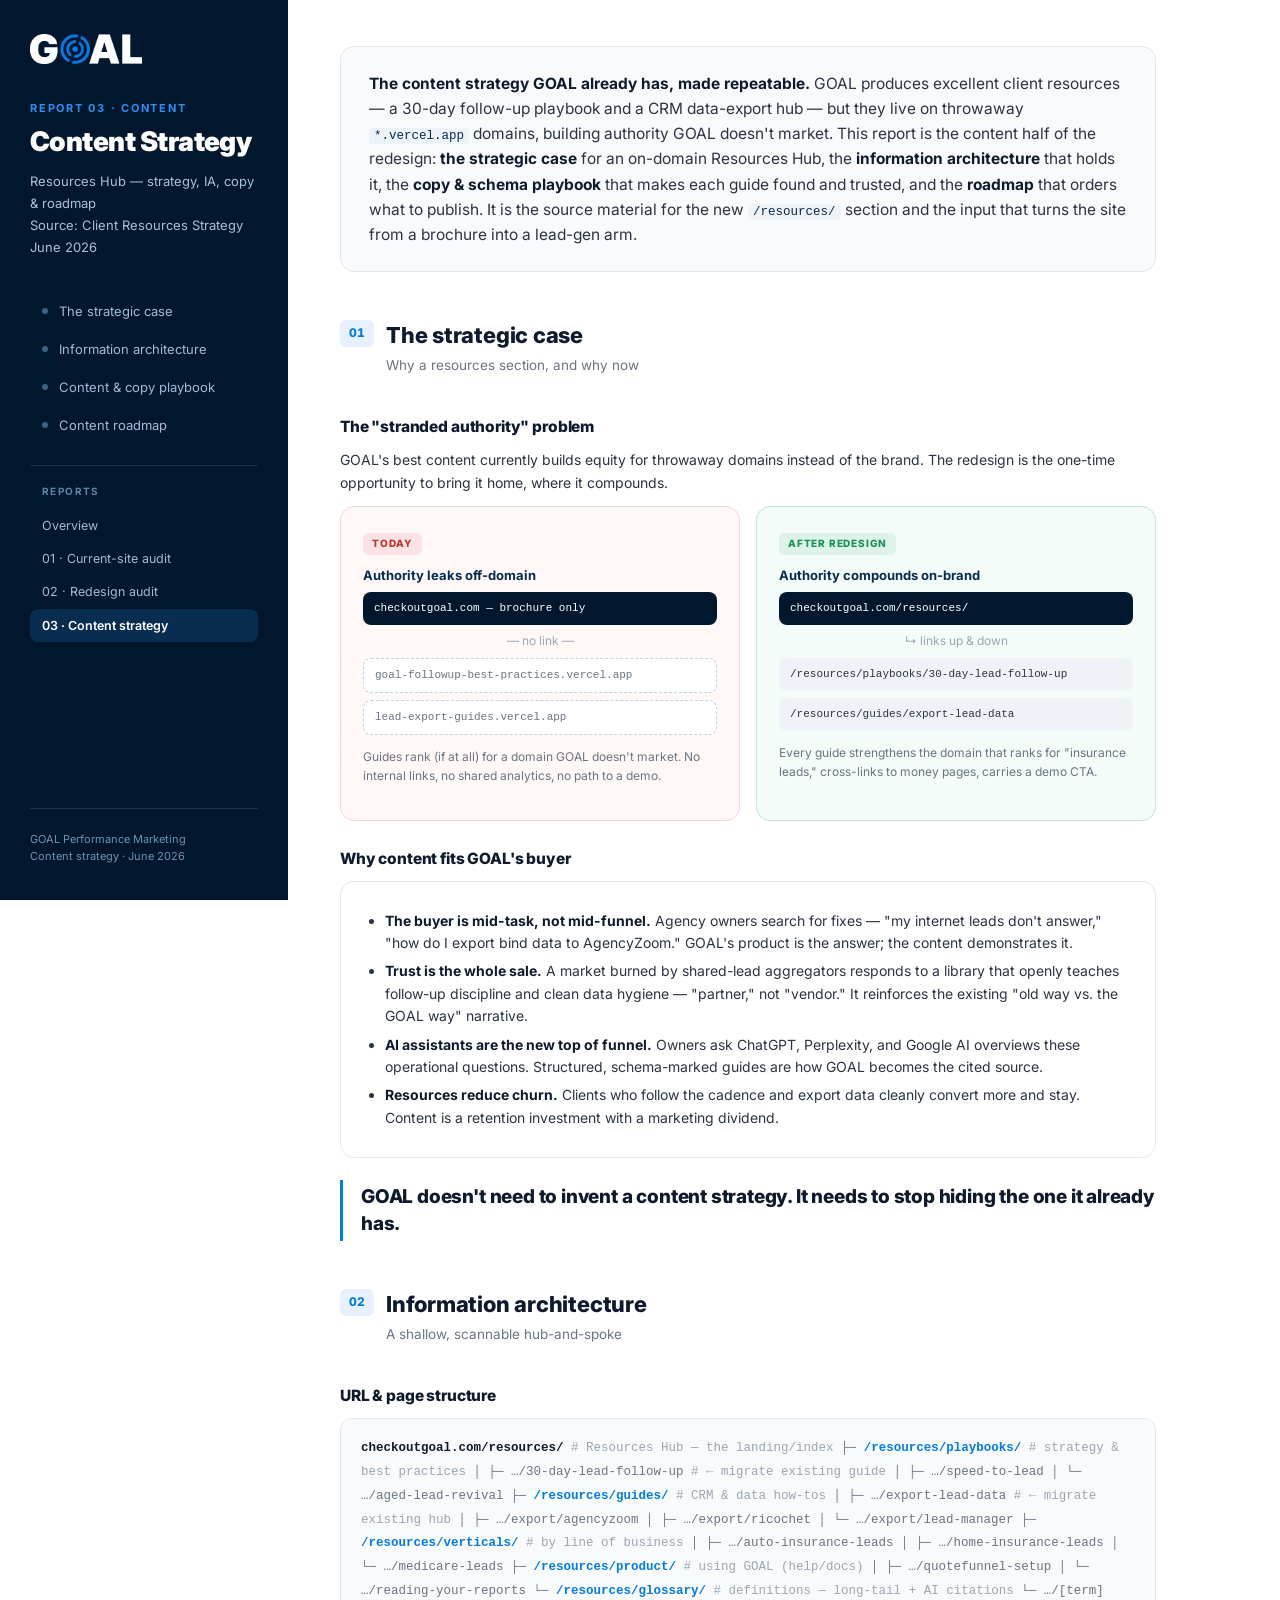
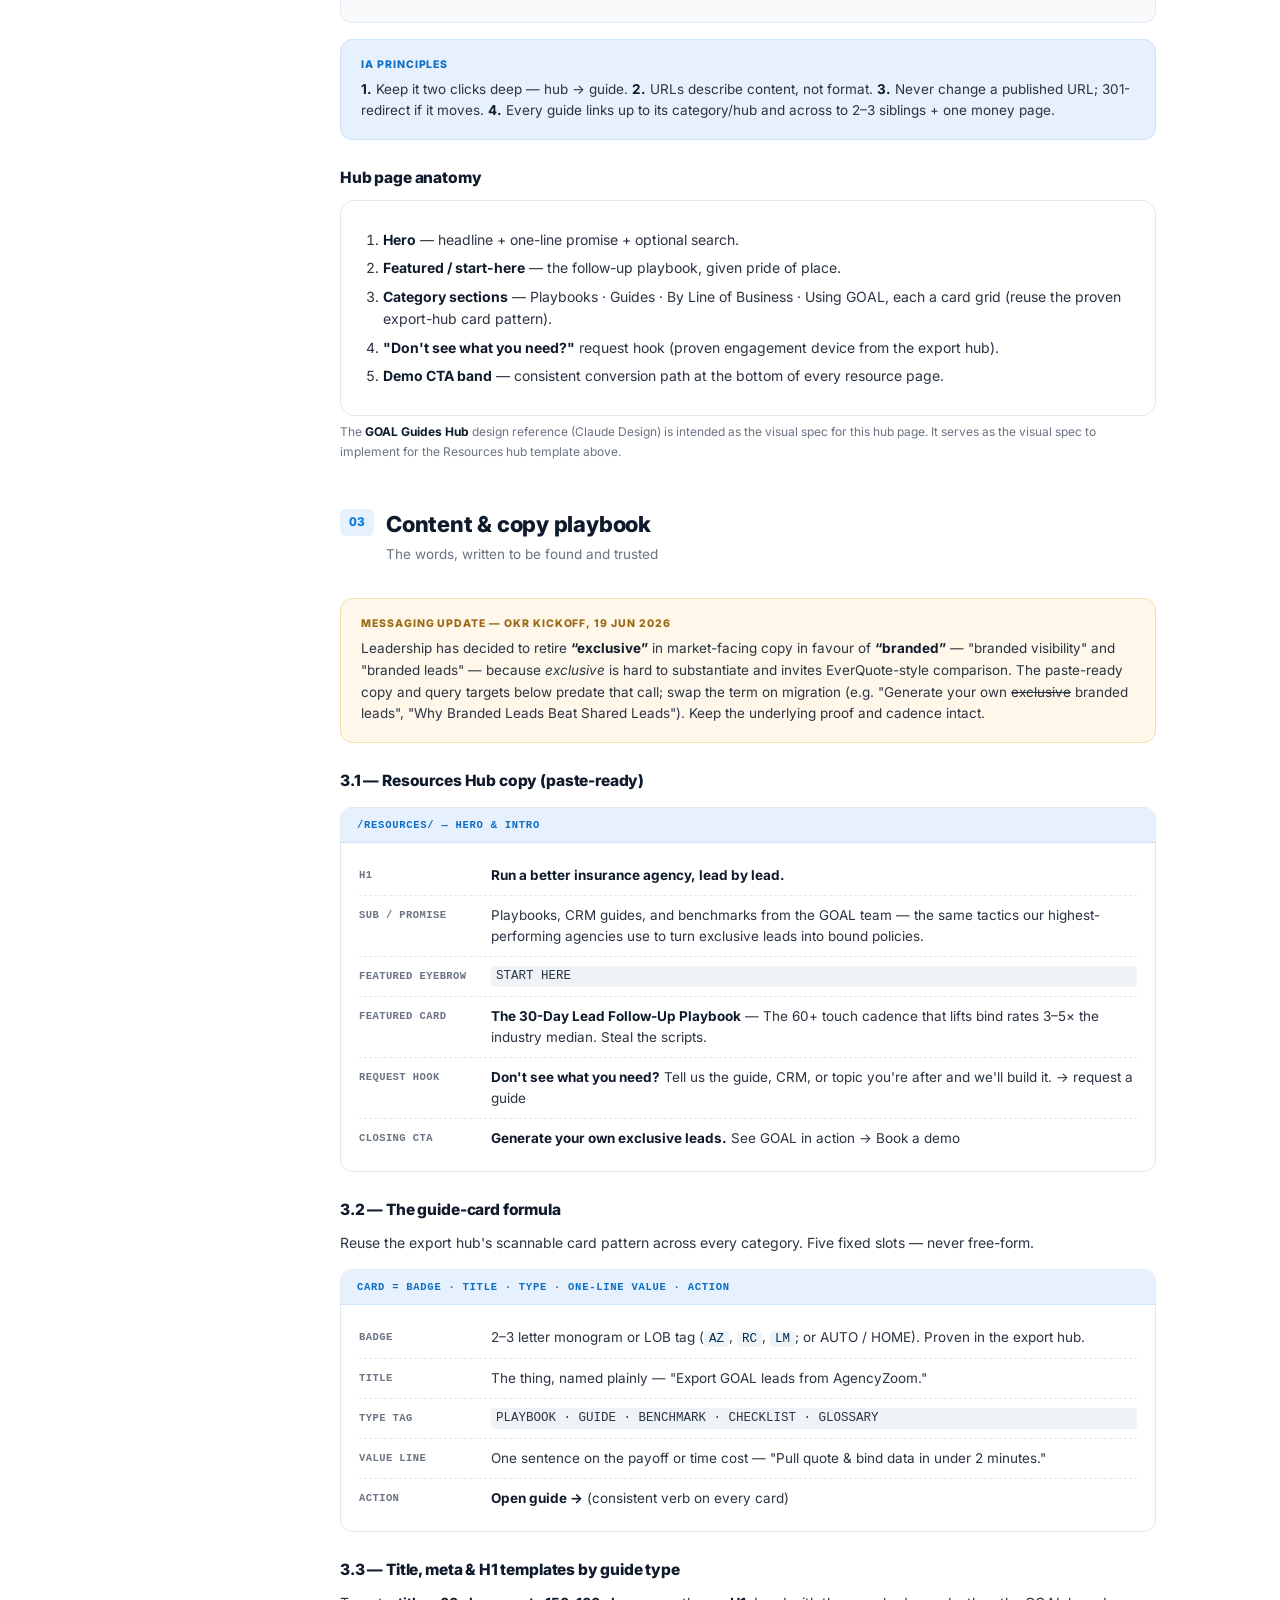
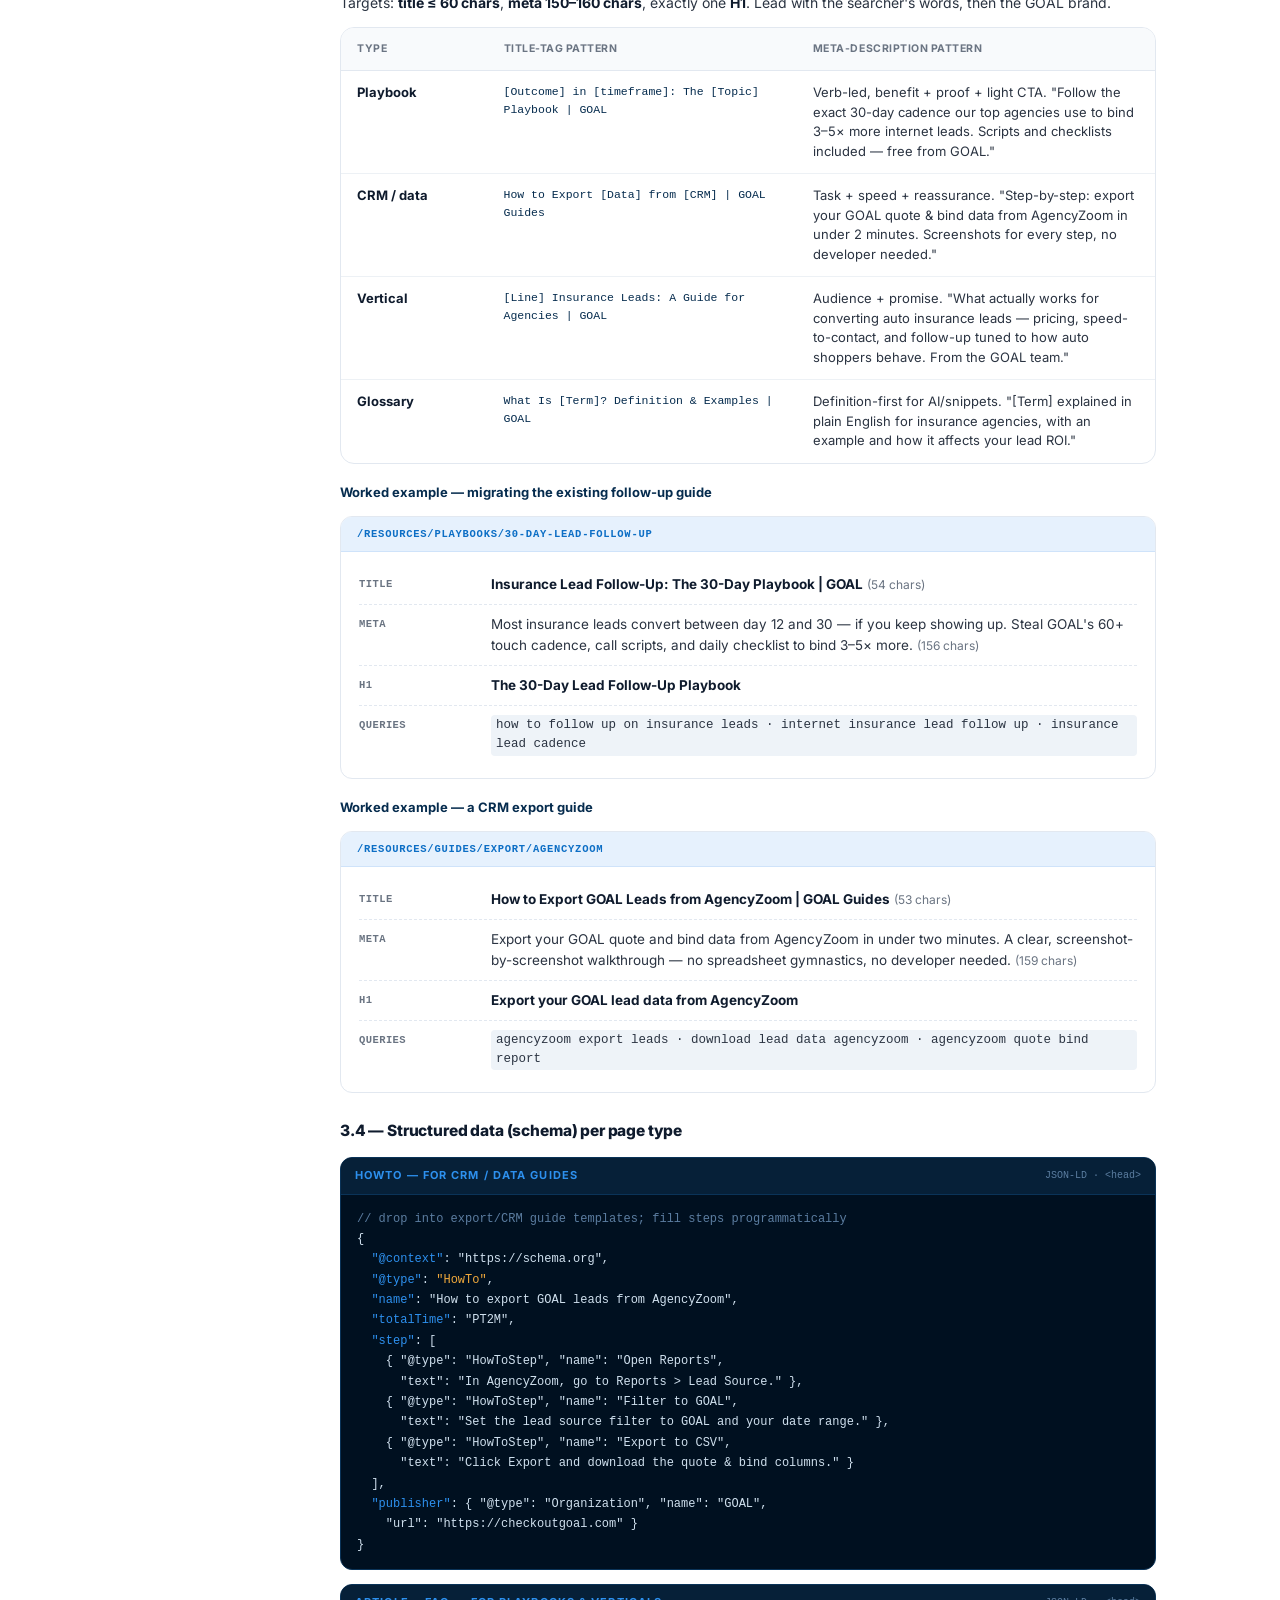
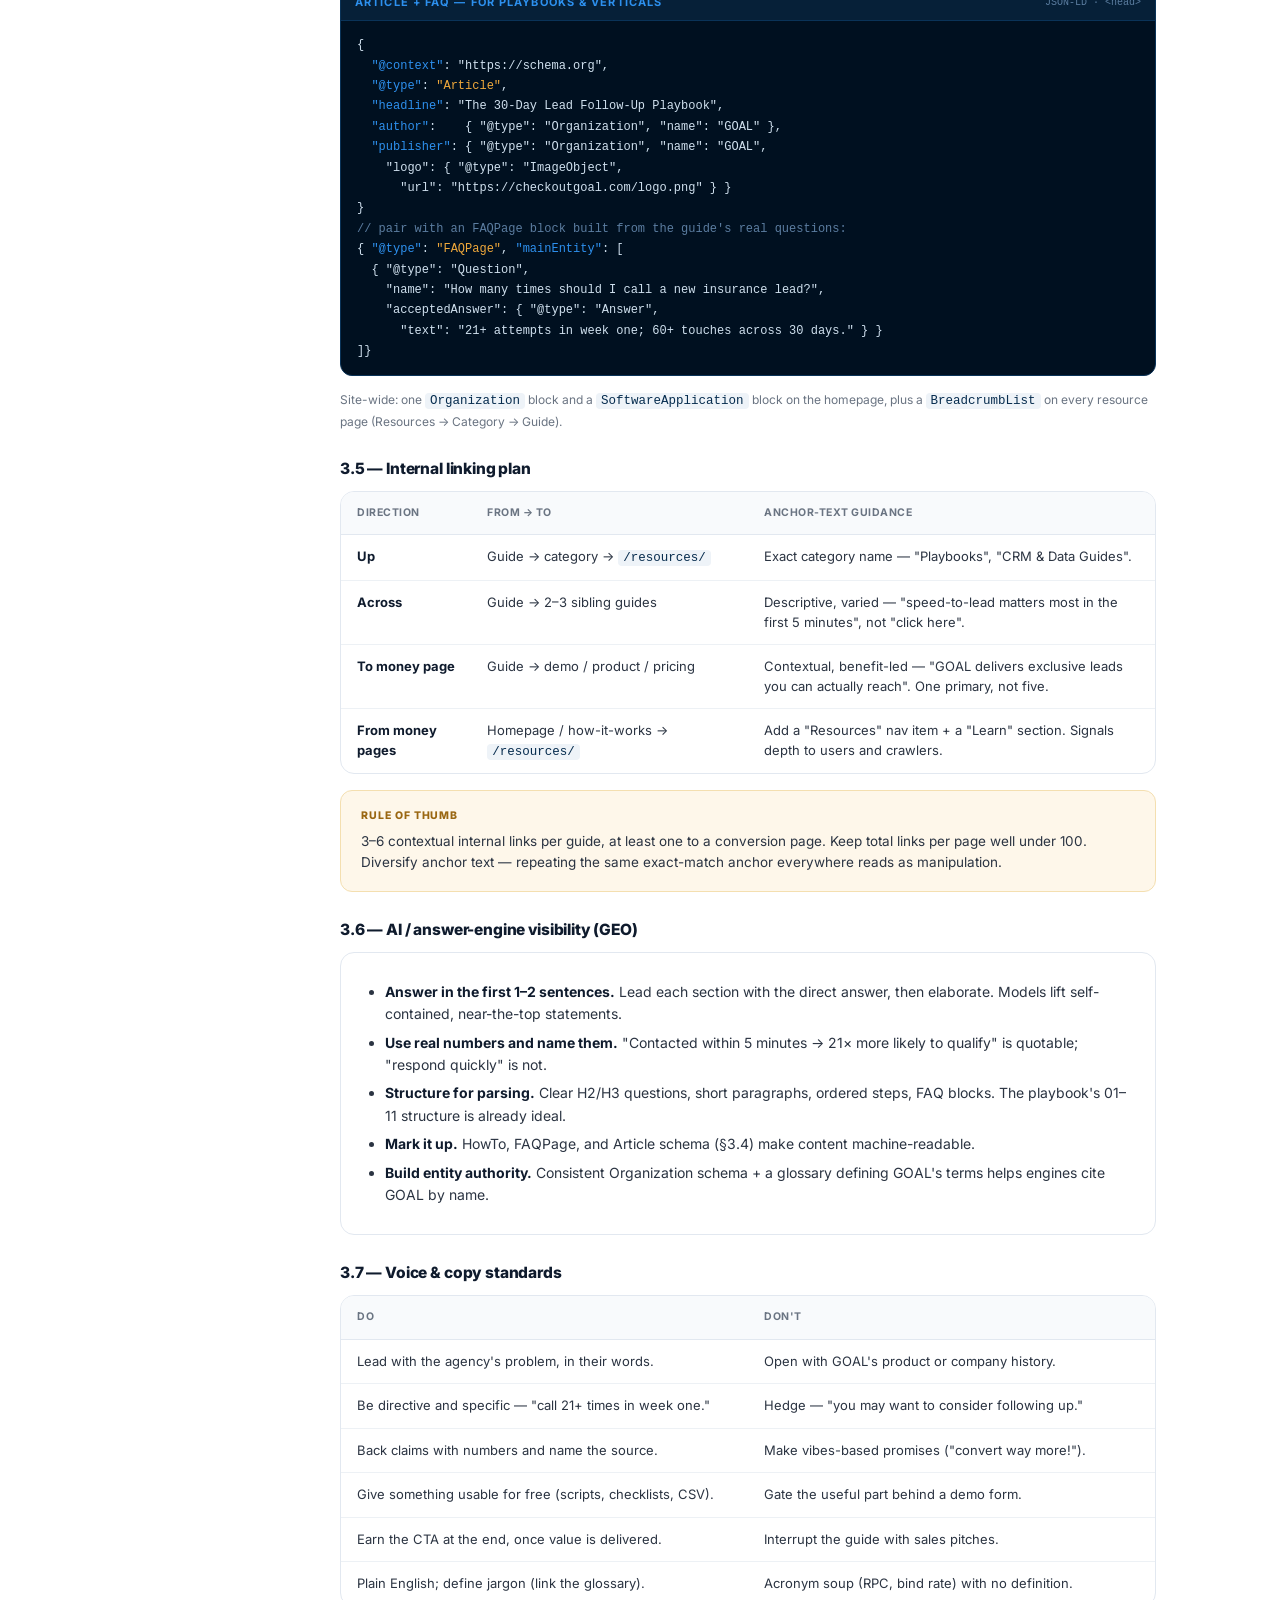
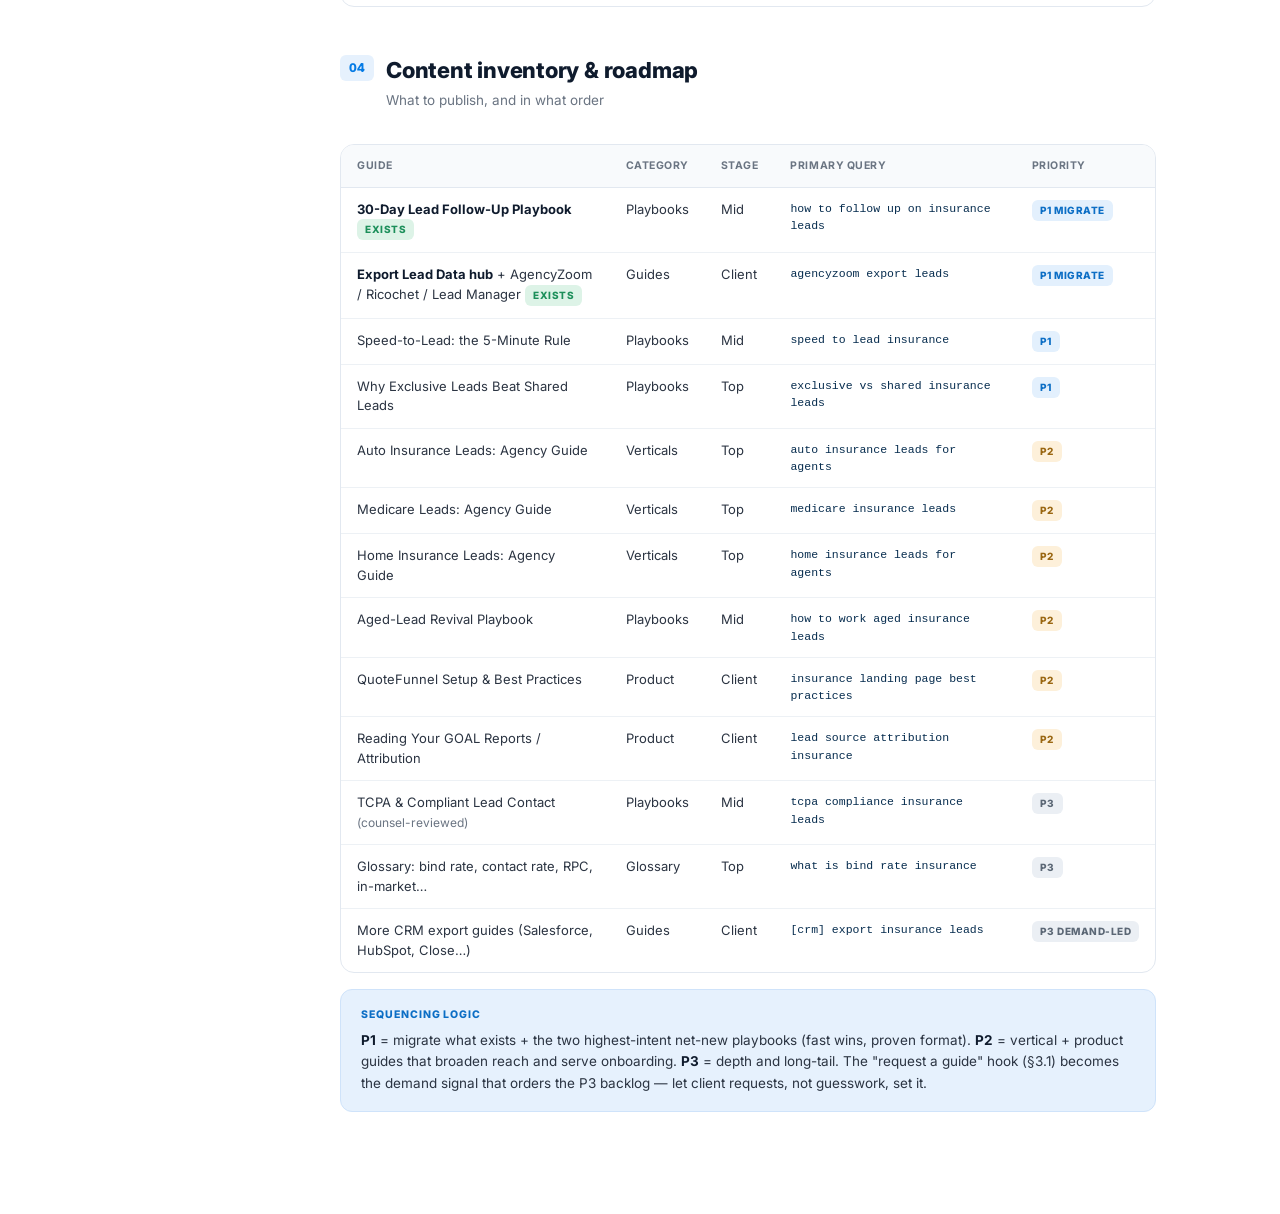
==== content-strategy.html @ 36b86c84 "Restructure into two SEO audits + content strategy reports Reorganize the single Client Resources St" ====
<!DOCTYPE html>
<html lang="en">
<head>
<meta charset="UTF-8">
<meta name="viewport" content="width=device-width, initial-scale=1.0">
<meta name="robots" content="noindex">
<title>GOAL — Content Strategy (Resources Hub)</title>
<link rel="preconnect" href="https://fonts.googleapis.com">
<link rel="preconnect" href="https://fonts.gstatic.com" crossorigin>
<link href="https://fonts.googleapis.com/css2?family=Inter:wght@400;500;600;700;800;900&display=swap" rel="stylesheet">
<link rel="stylesheet" href="assets/report.css">
</head>
<body>
<div class="shell">
  <aside class="side">
    <img class="logo" src="assets/goal-logo.png" alt="GOAL">
    <div class="eb">Report 03 · Content</div>
    <h1>Content Strategy</h1>
    <div class="who">Resources Hub — strategy, IA, copy &amp; roadmap<br>Source: Client Resources Strategy<br>June 2026</div>
    <nav>
      <a href="#s1"><span class="dot"></span>The strategic case</a>
      <a href="#s2"><span class="dot"></span>Information architecture</a>
      <a href="#s3"><span class="dot"></span>Content &amp; copy playbook</a>
      <a href="#s4"><span class="dot"></span>Content roadmap</a>
    </nav>
    <div class="reports">
      <div class="rl">Reports</div>
      <a href="index">Overview</a>
      <a href="seo-audit-current">01 · Current-site audit</a>
      <a href="seo-audit-redesign">02 · Redesign audit</a>
      <a href="content-strategy" class="on">03 · Content strategy</a>
    </div>
    <div class="foot">GOAL Performance Marketing<br>Content strategy · June 2026</div>
  </aside>

  <main class="main">

      <div class="exec">
        <p><b>The content strategy GOAL already has, made repeatable.</b> GOAL produces excellent client resources — a 30-day follow-up playbook and a CRM data-export hub — but they live on throwaway <span class="mono">*.vercel.app</span> domains, building authority GOAL doesn't market. This report is the content half of the redesign: <b>the strategic case</b> for an on-domain Resources Hub, the <b>information architecture</b> that holds it, the <b>copy &amp; schema playbook</b> that makes each guide found and trusted, and the <b>roadmap</b> that orders what to publish. It is the source material for the new <span class="mono">/resources/</span> section and the input that turns the site from a brochure into a lead-gen arm.</p>
      </div>

<section class="block" id="s1">
      <div class="bhead"><span class="ix">01</span><div><h2>The strategic case</h2><p>Why a resources section, and why now</p></div></div>

      <h3>The "stranded authority" problem</h3>
      <p>GOAL's best content currently builds equity for throwaway domains instead of the brand. The redesign is the one-time opportunity to bring it home, where it compounds.</p>
      <div class="dgrid">
        <div class="dcol bad">
          <span class="dtag">Today</span>
          <h4>Authority leaks off-domain</h4>
          <div class="node dom">checkoutgoal.com — brochure only</div>
          <div class="flow">— no link —</div>
          <div class="node off">goal-followup-best-practices.vercel.app</div>
          <div class="node off">lead-export-guides.vercel.app</div>
          <p class="small" style="margin-top:12px;">Guides rank (if at all) for a domain GOAL doesn't market. No internal links, no shared analytics, no path to a demo.</p>
        </div>
        <div class="dcol good">
          <span class="dtag">After redesign</span>
          <h4>Authority compounds on-brand</h4>
          <div class="node dom">checkoutgoal.com/resources/</div>
          <div class="flow">↳ links up &amp; down</div>
          <div class="node">/resources/playbooks/30-day-lead-follow-up</div>
          <div class="node">/resources/guides/export-lead-data</div>
          <p class="small" style="margin-top:12px;">Every guide strengthens the domain that ranks for "insurance leads," cross-links to money pages, carries a demo CTA.</p>
        </div>
      </div>

      <h3>Why content fits GOAL's buyer</h3>
      <div class="panel">
        <ul>
          <li><b>The buyer is mid-task, not mid-funnel.</b> Agency owners search for fixes — "my internet leads don't answer," "how do I export bind data to AgencyZoom." GOAL's product is the answer; the content demonstrates it.</li>
          <li><b>Trust is the whole sale.</b> A market burned by shared-lead aggregators responds to a library that openly teaches follow-up discipline and clean data hygiene — "partner," not "vendor." It reinforces the existing "old way vs. the GOAL way" narrative.</li>
          <li><b>AI assistants are the new top of funnel.</b> Owners ask ChatGPT, Perplexity, and Google AI overviews these operational questions. Structured, schema-marked guides are how GOAL becomes the cited source.</li>
          <li><b>Resources reduce churn.</b> Clients who follow the cadence and export data cleanly convert more and stay. Content is a retention investment with a marketing dividend.</li>
        </ul>
      </div>

      <p class="pull">GOAL doesn't need to invent a content strategy. It needs to stop hiding the one it already has.</p>
    </section>

<section class="block" id="s2">
      <div class="bhead"><span class="ix">02</span><div><h2>Information architecture</h2><p>A shallow, scannable hub-and-spoke</p></div></div>

      <h3>URL &amp; page structure</h3>
      <div class="tree">
<span class="root">checkoutgoal.com/resources/</span>            <span class="note"># Resources Hub — the landing/index</span>
├─ <span class="b">/resources/playbooks/</span>          <span class="note"># strategy &amp; best practices</span>
│   ├─ …/30-day-lead-follow-up        <span class="note"># ← migrate existing guide</span>
│   ├─ …/speed-to-lead
│   └─ …/aged-lead-revival
├─ <span class="b">/resources/guides/</span>             <span class="note"># CRM &amp; data how-tos</span>
│   ├─ …/export-lead-data             <span class="note"># ← migrate existing hub</span>
│   ├─ …/export/agencyzoom
│   ├─ …/export/ricochet
│   └─ …/export/lead-manager
├─ <span class="b">/resources/verticals/</span>          <span class="note"># by line of business</span>
│   ├─ …/auto-insurance-leads
│   ├─ …/home-insurance-leads
│   └─ …/medicare-leads
├─ <span class="b">/resources/product/</span>            <span class="note"># using GOAL (help/docs)</span>
│   ├─ …/quotefunnel-setup
│   └─ …/reading-your-reports
└─ <span class="b">/resources/glossary/</span>           <span class="note"># definitions — long-tail + AI citations</span>
    └─ …/[term]
      </div>

      <div class="callout key">
        <span class="lab">IA principles</span>
        <p><b>1.</b> Keep it two clicks deep — hub → guide. <b>2.</b> URLs describe content, not format. <b>3.</b> Never change a published URL; 301-redirect if it moves. <b>4.</b> Every guide links up to its category/hub and across to 2–3 siblings + one money page.</p>
      </div>

      <h3>Hub page anatomy</h3>
      <div class="panel">
        <ol style="padding-left:18px;margin-bottom:0;">
          <li><b>Hero</b> — headline + one-line promise + optional search.</li>
          <li><b>Featured / start-here</b> — the follow-up playbook, given pride of place.</li>
          <li><b>Category sections</b> — Playbooks · Guides · By Line of Business · Using GOAL, each a card grid (reuse the proven export-hub card pattern).</li>
          <li><b>"Don't see what you need?"</b> request hook (proven engagement device from the export hub).</li>
          <li><b>Demo CTA band</b> — consistent conversion path at the bottom of every resource page.</li>
        </ol>
      </div>
      <p class="small">The <b>GOAL Guides Hub</b> design reference (Claude Design) is intended as the visual spec for this hub page. It serves as the visual spec to implement for the Resources hub template above.</p>
    </section>

<section class="block" id="s3">
      <div class="bhead"><span class="ix">03</span><div><h2>Content &amp; copy playbook</h2><p>The words, written to be found and trusted</p></div></div>

      <div class="callout warn"><span class="lab">Messaging update — OKR kickoff, 19 Jun 2026</span><p>Leadership has decided to retire <b>“exclusive”</b> in market-facing copy in favour of <b>“branded”</b> — "branded visibility" and "branded leads" — because <i>exclusive</i> is hard to substantiate and invites EverQuote-style comparison. The paste-ready copy and query targets below predate that call; swap the term on migration (e.g. "Generate your own <s>exclusive</s> branded leads", "Why Branded Leads Beat Shared Leads"). Keep the underlying proof and cadence intact.</p></div>

      <h3>3.1 — Resources Hub copy (paste-ready)</h3>
      <div class="cset">
        <div class="ch">/resources/ — hero &amp; intro</div>
        <div class="cb">
          <div class="field"><span class="fk">H1</span><span class="fv"><span class="ex">Run a better insurance agency, lead by lead.</span></span></div>
          <div class="field"><span class="fk">Sub / promise</span><span class="fv">Playbooks, CRM guides, and benchmarks from the GOAL team — the same tactics our highest-performing agencies use to turn exclusive leads into bound policies.</span></div>
          <div class="field"><span class="fk">Featured eyebrow</span><span class="fv mono">START HERE</span></div>
          <div class="field"><span class="fk">Featured card</span><span class="fv"><span class="ex">The 30-Day Lead Follow-Up Playbook</span> — The 60+ touch cadence that lifts bind rates 3–5× the industry median. Steal the scripts.</span></div>
          <div class="field"><span class="fk">Request hook</span><span class="fv"><span class="ex">Don't see what you need?</span> Tell us the guide, CRM, or topic you're after and we'll build it. → request a guide</span></div>
          <div class="field"><span class="fk">Closing CTA</span><span class="fv"><span class="ex">Generate your own exclusive leads.</span> See GOAL in action → Book a demo</span></div>
        </div>
      </div>

      <h3>3.2 — The guide-card formula</h3>
      <p>Reuse the export hub's scannable card pattern across every category. Five fixed slots — never free-form.</p>
      <div class="cset">
        <div class="ch">card = badge · title · type · one-line value · action</div>
        <div class="cb">
          <div class="field"><span class="fk">Badge</span><span class="fv">2–3 letter monogram or LOB tag (<span class="mono">AZ</span>, <span class="mono">RC</span>, <span class="mono">LM</span>; or AUTO / HOME). Proven in the export hub.</span></div>
          <div class="field"><span class="fk">Title</span><span class="fv">The thing, named plainly — "Export GOAL leads from AgencyZoom."</span></div>
          <div class="field"><span class="fk">Type tag</span><span class="fv mono">PLAYBOOK · GUIDE · BENCHMARK · CHECKLIST · GLOSSARY</span></div>
          <div class="field"><span class="fk">Value line</span><span class="fv">One sentence on the payoff or time cost — "Pull quote &amp; bind data in under 2 minutes."</span></div>
          <div class="field"><span class="fk">Action</span><span class="fv"><span class="ex">Open guide →</span> (consistent verb on every card)</span></div>
        </div>
      </div>

      <h3>3.3 — Title, meta &amp; H1 templates by guide type</h3>
      <p>Targets: <b>title ≤ 60 chars</b>, <b>meta 150–160 chars</b>, exactly one <b>H1</b>. Lead with the searcher's words, then the GOAL brand.</p>
      <div class="tablecard">
        <table class="gt">
          <thead><tr><th style="width:18%">Type</th><th style="width:38%">Title-tag pattern</th><th>Meta-description pattern</th></tr></thead>
          <tbody>
            <tr><td><b>Playbook</b></td><td class="mc">[Outcome] in [timeframe]: The [Topic] Playbook | GOAL</td><td>Verb-led, benefit + proof + light CTA. "Follow the exact 30-day cadence our top agencies use to bind 3–5× more internet leads. Scripts and checklists included — free from GOAL."</td></tr>
            <tr><td><b>CRM / data</b></td><td class="mc">How to Export [Data] from [CRM] | GOAL Guides</td><td>Task + speed + reassurance. "Step-by-step: export your GOAL quote &amp; bind data from AgencyZoom in under 2 minutes. Screenshots for every step, no developer needed."</td></tr>
            <tr><td><b>Vertical</b></td><td class="mc">[Line] Insurance Leads: A Guide for Agencies | GOAL</td><td>Audience + promise. "What actually works for converting auto insurance leads — pricing, speed-to-contact, and follow-up tuned to how auto shoppers behave. From the GOAL team."</td></tr>
            <tr><td><b>Glossary</b></td><td class="mc">What Is [Term]? Definition &amp; Examples | GOAL</td><td>Definition-first for AI/snippets. "[Term] explained in plain English for insurance agencies, with an example and how it affects your lead ROI."</td></tr>
          </tbody>
        </table>
      </div>

      <h4>Worked example — migrating the existing follow-up guide</h4>
      <div class="cset">
        <div class="ch">/resources/playbooks/30-day-lead-follow-up</div>
        <div class="cb">
          <div class="field"><span class="fk">Title</span><span class="fv"><span class="ex">Insurance Lead Follow-Up: The 30-Day Playbook | GOAL</span> <span class="small">(54 chars)</span></span></div>
          <div class="field"><span class="fk">Meta</span><span class="fv">Most insurance leads convert between day 12 and 30 — if you keep showing up. Steal GOAL's 60+ touch cadence, call scripts, and daily checklist to bind 3–5× more. <span class="small">(156 chars)</span></span></div>
          <div class="field"><span class="fk">H1</span><span class="fv"><span class="ex">The 30-Day Lead Follow-Up Playbook</span></span></div>
          <div class="field"><span class="fk">Queries</span><span class="fv mono">how to follow up on insurance leads · internet insurance lead follow up · insurance lead cadence</span></div>
        </div>
      </div>

      <h4>Worked example — a CRM export guide</h4>
      <div class="cset">
        <div class="ch">/resources/guides/export/agencyzoom</div>
        <div class="cb">
          <div class="field"><span class="fk">Title</span><span class="fv"><span class="ex">How to Export GOAL Leads from AgencyZoom | GOAL Guides</span> <span class="small">(53 chars)</span></span></div>
          <div class="field"><span class="fk">Meta</span><span class="fv">Export your GOAL quote and bind data from AgencyZoom in under two minutes. A clear, screenshot-by-screenshot walkthrough — no spreadsheet gymnastics, no developer needed. <span class="small">(159 chars)</span></span></div>
          <div class="field"><span class="fk">H1</span><span class="fv"><span class="ex">Export your GOAL lead data from AgencyZoom</span></span></div>
          <div class="field"><span class="fk">Queries</span><span class="fv mono">agencyzoom export leads · download lead data agencyzoom · agencyzoom quote bind report</span></div>
        </div>
      </div>

      <h3>3.4 — Structured data (schema) per page type</h3>
      <div class="code">
        <div class="ch"><span class="t">HowTo — for CRM / data guides</span><span class="tg">JSON-LD · &lt;head&gt;</span></div>
        <pre><span class="c">// drop into export/CRM guide templates; fill steps programmatically</span>
{
  <span class="b">"@context"</span>: "https://schema.org",
  <span class="b">"@type"</span>: <span class="m">"HowTo"</span>,
  <span class="b">"name"</span>: "How to export GOAL leads from AgencyZoom",
  <span class="b">"totalTime"</span>: "PT2M",
  <span class="b">"step"</span>: [
    { "@type": "HowToStep", "name": "Open Reports",
      "text": "In AgencyZoom, go to Reports &gt; Lead Source." },
    { "@type": "HowToStep", "name": "Filter to GOAL",
      "text": "Set the lead source filter to GOAL and your date range." },
    { "@type": "HowToStep", "name": "Export to CSV",
      "text": "Click Export and download the quote &amp; bind columns." }
  ],
  <span class="b">"publisher"</span>: { "@type": "Organization", "name": "GOAL",
    "url": "https://checkoutgoal.com" }
}</pre>
      </div>
      <div class="code">
        <div class="ch"><span class="t">Article + FAQ — for playbooks &amp; verticals</span><span class="tg">JSON-LD · &lt;head&gt;</span></div>
        <pre>{
  <span class="b">"@context"</span>: "https://schema.org",
  <span class="b">"@type"</span>: <span class="m">"Article"</span>,
  <span class="b">"headline"</span>: "The 30-Day Lead Follow-Up Playbook",
  <span class="b">"author"</span>:    { "@type": "Organization", "name": "GOAL" },
  <span class="b">"publisher"</span>: { "@type": "Organization", "name": "GOAL",
    "logo": { "@type": "ImageObject",
      "url": "https://checkoutgoal.com/logo.png" } }
}
<span class="c">// pair with an FAQPage block built from the guide's real questions:</span>
{ <span class="b">"@type"</span>: <span class="m">"FAQPage"</span>, <span class="b">"mainEntity"</span>: [
  { "@type": "Question",
    "name": "How many times should I call a new insurance lead?",
    "acceptedAnswer": { "@type": "Answer",
      "text": "21+ attempts in week one; 60+ touches across 30 days." } }
]}</pre>
      </div>
      <p class="small">Site-wide: one <span class="mono">Organization</span> block and a <span class="mono">SoftwareApplication</span> block on the homepage, plus a <span class="mono">BreadcrumbList</span> on every resource page (Resources → Category → Guide).</p>

      <h3>3.5 — Internal linking plan</h3>
      <div class="tablecard">
        <table class="gt">
          <thead><tr><th style="width:16%">Direction</th><th style="width:34%">From → To</th><th>Anchor-text guidance</th></tr></thead>
          <tbody>
            <tr><td><b>Up</b></td><td>Guide → category → <span class="mono">/resources/</span></td><td>Exact category name — "Playbooks", "CRM &amp; Data Guides".</td></tr>
            <tr><td><b>Across</b></td><td>Guide → 2–3 sibling guides</td><td>Descriptive, varied — "speed-to-lead matters most in the first 5 minutes", not "click here".</td></tr>
            <tr><td><b>To money page</b></td><td>Guide → demo / product / pricing</td><td>Contextual, benefit-led — "GOAL delivers exclusive leads you can actually reach". One primary, not five.</td></tr>
            <tr><td><b>From money pages</b></td><td>Homepage / how-it-works → <span class="mono">/resources/</span></td><td>Add a "Resources" nav item + a "Learn" section. Signals depth to users and crawlers.</td></tr>
          </tbody>
        </table>
      </div>
      <div class="callout warn"><span class="lab">Rule of thumb</span><p>3–6 contextual internal links per guide, at least one to a conversion page. Keep total links per page well under 100. Diversify anchor text — repeating the same exact-match anchor everywhere reads as manipulation.</p></div>

      <h3>3.6 — AI / answer-engine visibility (GEO)</h3>
      <div class="panel">
        <ul>
          <li><b>Answer in the first 1–2 sentences.</b> Lead each section with the direct answer, then elaborate. Models lift self-contained, near-the-top statements.</li>
          <li><b>Use real numbers and name them.</b> "Contacted within 5 minutes → 21× more likely to qualify" is quotable; "respond quickly" is not.</li>
          <li><b>Structure for parsing.</b> Clear H2/H3 questions, short paragraphs, ordered steps, FAQ blocks. The playbook's 01–11 structure is already ideal.</li>
          <li><b>Mark it up.</b> HowTo, FAQPage, and Article schema (§3.4) make content machine-readable.</li>
          <li><b>Build entity authority.</b> Consistent Organization schema + a glossary defining GOAL's terms helps engines cite GOAL by name.</li>
        </ul>
      </div>

      <h3>3.7 — Voice &amp; copy standards</h3>
      <div class="tablecard">
        <table class="gt">
          <thead><tr><th style="width:50%">Do</th><th>Don't</th></tr></thead>
          <tbody>
            <tr><td>Lead with the agency's problem, in their words.</td><td>Open with GOAL's product or company history.</td></tr>
            <tr><td>Be directive and specific — "call 21+ times in week one."</td><td>Hedge — "you may want to consider following up."</td></tr>
            <tr><td>Back claims with numbers and name the source.</td><td>Make vibes-based promises ("convert way more!").</td></tr>
            <tr><td>Give something usable for free (scripts, checklists, CSV).</td><td>Gate the useful part behind a demo form.</td></tr>
            <tr><td>Earn the CTA at the end, once value is delivered.</td><td>Interrupt the guide with sales pitches.</td></tr>
            <tr><td>Plain English; define jargon (link the glossary).</td><td>Acronym soup (RPC, bind rate) with no definition.</td></tr>
          </tbody>
        </table>
      </div>
    </section>

<section class="block" id="s4">
      <div class="bhead"><span class="ix">04</span><div><h2>Content inventory &amp; roadmap</h2><p>What to publish, and in what order</p></div></div>
      <div class="tablecard">
        <table class="gt">
          <thead><tr><th style="width:33%">Guide</th><th>Category</th><th>Stage</th><th>Primary query</th><th>Priority</th></tr></thead>
          <tbody>
            <tr><td><b>30-Day Lead Follow-Up Playbook</b> <span class="tag green">exists</span></td><td>Playbooks</td><td>Mid</td><td class="mc">how to follow up on insurance leads</td><td><span class="tag blue">P1 migrate</span></td></tr>
            <tr><td><b>Export Lead Data hub</b> + AgencyZoom / Ricochet / Lead Manager <span class="tag green">exists</span></td><td>Guides</td><td>Client</td><td class="mc">agencyzoom export leads</td><td><span class="tag blue">P1 migrate</span></td></tr>
            <tr><td>Speed-to-Lead: the 5-Minute Rule</td><td>Playbooks</td><td>Mid</td><td class="mc">speed to lead insurance</td><td><span class="tag blue">P1</span></td></tr>
            <tr><td>Why Exclusive Leads Beat Shared Leads</td><td>Playbooks</td><td>Top</td><td class="mc">exclusive vs shared insurance leads</td><td><span class="tag blue">P1</span></td></tr>
            <tr><td>Auto Insurance Leads: Agency Guide</td><td>Verticals</td><td>Top</td><td class="mc">auto insurance leads for agents</td><td><span class="tag amber">P2</span></td></tr>
            <tr><td>Medicare Leads: Agency Guide</td><td>Verticals</td><td>Top</td><td class="mc">medicare insurance leads</td><td><span class="tag amber">P2</span></td></tr>
            <tr><td>Home Insurance Leads: Agency Guide</td><td>Verticals</td><td>Top</td><td class="mc">home insurance leads for agents</td><td><span class="tag amber">P2</span></td></tr>
            <tr><td>Aged-Lead Revival Playbook</td><td>Playbooks</td><td>Mid</td><td class="mc">how to work aged insurance leads</td><td><span class="tag amber">P2</span></td></tr>
            <tr><td>QuoteFunnel Setup &amp; Best Practices</td><td>Product</td><td>Client</td><td class="mc">insurance landing page best practices</td><td><span class="tag amber">P2</span></td></tr>
            <tr><td>Reading Your GOAL Reports / Attribution</td><td>Product</td><td>Client</td><td class="mc">lead source attribution insurance</td><td><span class="tag amber">P2</span></td></tr>
            <tr><td>TCPA &amp; Compliant Lead Contact <span class="small">(counsel-reviewed)</span></td><td>Playbooks</td><td>Mid</td><td class="mc">tcpa compliance insurance leads</td><td><span class="tag gray">P3</span></td></tr>
            <tr><td>Glossary: bind rate, contact rate, RPC, in-market…</td><td>Glossary</td><td>Top</td><td class="mc">what is bind rate insurance</td><td><span class="tag gray">P3</span></td></tr>
            <tr><td>More CRM export guides (Salesforce, HubSpot, Close…)</td><td>Guides</td><td>Client</td><td class="mc">[crm] export insurance leads</td><td><span class="tag gray">P3 demand-led</span></td></tr>
          </tbody>
        </table>
      </div>
      <div class="callout key"><span class="lab">Sequencing logic</span><p><b>P1</b> = migrate what exists + the two highest-intent net-new playbooks (fast wins, proven format). <b>P2</b> = vertical + product guides that broaden reach and serve onboarding. <b>P3</b> = depth and long-tail. The "request a guide" hook (§3.1) becomes the demand signal that orders the P3 backlog — let client requests, not guesswork, set it.</p></div>
    </section>

  </main>
</div>
</body>
</html>
---- assets/report.css ----
:root{
  --blue:#057BE5; --blue-hover:#0C6EC5; --sky:#2D90EE; --mint:#3BEECA; --mint-d:#0fae8f;
  --navy:#00172D; --navy-2:#062c4e; --navy-deep:#001020;
  --ink:#0F1B2D; --body:#2B3442; --muted:#6A7482;
  --white:#fff; --off:#F8FAFC; --gray:#EFF2F7; --divider:#EDF1F5; --line:#E2E8F0;
  --success:#2BBF7A; --warning:#F0A93B; --danger:#E5484D;
}
*{margin:0;padding:0;box-sizing:border-box;}
html{-webkit-font-smoothing:antialiased;scroll-behavior:smooth;}
body{font-family:'Inter',system-ui,sans-serif;background:var(--gray);color:var(--body);line-height:1.55;}
.shell{max-width:1280px;margin:0 auto;display:grid;grid-template-columns:288px 1fr;min-height:100vh;background:var(--white);}

/* ---------- Sidebar ---------- */
.side{background:var(--navy);color:#cfe0ee;padding:34px 30px;position:sticky;top:0;height:100vh;display:flex;flex-direction:column;}
.side .logo{height:30px;align-self:flex-start;margin-bottom:36px;}
.side .eb{font-size:11px;font-weight:700;letter-spacing:.16em;text-transform:uppercase;color:var(--sky);}
.side h1{font-size:27px;font-weight:900;color:#fff;line-height:1.08;letter-spacing:-.02em;margin:10px 0 14px;}
.side .who{font-size:13px;color:#a7c2da;line-height:1.7;}
.side .who b{color:#fff;font-weight:600;}
.side nav{margin-top:34px;display:flex;flex-direction:column;gap:2px;}
.side nav a{font-size:13px;color:#9fbcd6;text-decoration:none;padding:8px 12px;border-radius:8px;display:flex;align-items:center;gap:11px;transition:background .15s,color .15s;}
.side nav a:hover{background:rgba(255,255,255,.06);color:#fff;text-decoration:none;}
.side nav a .dot{width:6px;height:6px;border-radius:50%;background:#3a6386;flex-shrink:0;transition:background .15s;}
.side nav a:hover .dot{background:var(--mint);}
.side .foot{margin-top:auto;padding-top:22px;border-top:1px solid rgba(255,255,255,.12);font-size:11px;color:#6f93b3;line-height:1.6;}

/* ---------- Main ---------- */
.main{padding:46px 52px 60px;max-width:920px;}
.block{margin-bottom:46px;scroll-margin-top:24px;}
.bhead{display:flex;align-items:flex-start;gap:12px;margin-bottom:20px;}
.bhead .ix{font-size:12px;font-weight:800;color:var(--blue);font-variant-numeric:tabular-nums;background:#E6F1FD;padding:4px 9px;border-radius:6px;margin-top:2px;}
.bhead h2{font-size:22px;font-weight:800;color:var(--ink);letter-spacing:-.01em;}
.bhead p{font-size:13.5px;color:var(--muted);margin-top:3px;}

h3{font-size:15.5px;font-weight:800;color:var(--ink);margin:26px 0 10px;letter-spacing:-.01em;}
h4{font-size:13px;font-weight:700;color:var(--navy-2);margin:18px 0 7px;}
p{font-size:14px;line-height:1.62;color:var(--body);margin-bottom:12px;}
.main ul,.main ol{margin:0 0 14px;padding-left:20px;}
.main li{font-size:14px;line-height:1.6;color:var(--body);margin:6px 0;}
strong,b{color:var(--ink);font-weight:700;}
.mono{font-family:ui-monospace,'SF Mono',Menlo,monospace;font-size:12.5px;background:#eef3f8;padding:1px 5px;border-radius:4px;color:var(--navy-2);}
a{color:var(--blue-hover);text-decoration:none;} a:hover{text-decoration:underline;}
.small{font-size:12px;color:var(--muted);}

/* ---------- Exec ---------- */
.exec{background:var(--off);border:1px solid var(--line);border-radius:14px;padding:24px 28px;margin-bottom:46px;}
.exec p{font-size:15.5px;line-height:1.62;color:var(--body);margin:0;}
.exec p b{color:var(--ink);font-weight:700;}

/* ---------- KPI cards ---------- */
.kgrid{display:grid;grid-template-columns:repeat(3,1fr);gap:14px;}
.kc{border:1px solid var(--line);border-radius:12px;padding:20px;background:var(--white);}
.kc .v{font-size:26px;font-weight:900;color:var(--ink);letter-spacing:-.02em;line-height:1;}
.kc .v.acc{color:var(--blue);}
.kc .k{font-size:12.5px;color:var(--body);font-weight:600;margin-top:9px;}
.kc .d{font-size:11.5px;color:var(--muted);margin-top:2px;line-height:1.4;}

/* ---------- Panels & tables ---------- */
.panel{border:1px solid var(--line);border-radius:14px;padding:22px 24px;background:var(--white);margin:6px 0;}
.panel .pt{font-size:13px;font-weight:700;color:var(--ink);text-transform:uppercase;letter-spacing:.04em;margin-bottom:16px;}
.panel ul{margin-bottom:0;}
.tablecard{border:1px solid var(--line);border-radius:14px;overflow:hidden;background:var(--white);margin:6px 0;}
.gt{width:100%;border-collapse:collapse;font-size:13px;}
.gt th{font-size:10.5px;font-weight:700;color:var(--muted);text-transform:uppercase;letter-spacing:.05em;text-align:left;padding:13px 16px;background:var(--off);border-bottom:1px solid var(--line);}
.gt td{padding:12px 16px;border-bottom:1px solid var(--divider);color:var(--body);vertical-align:top;line-height:1.5;}
.gt tr:last-child td{border-bottom:none;}
.gt td b{color:var(--ink);}
.gt td.mc{font-family:ui-monospace,Menlo,monospace;font-size:11.5px;color:var(--navy-2);}

/* tags */
.tag{display:inline-block;font-size:10px;font-weight:800;letter-spacing:.05em;text-transform:uppercase;padding:3px 8px;border-radius:6px;white-space:nowrap;}
.tag.blue{background:#E3F0FD;color:var(--blue-hover);}
.tag.sky{background:#E3F0FD;color:var(--sky);}
.tag.mint{background:#D6F7EE;color:var(--mint-d);}
.tag.amber{background:#FDF0DA;color:#9a6712;}
.tag.red{background:#FBE3E3;color:#C0322B;}
.tag.green{background:#DDF3E7;color:#1c8f5a;}
.tag.gray{background:#EBEFF4;color:#5b6775;}

/* scorecard rows reuse gt; status column centered */
.gt td.st{white-space:nowrap;}

/* callouts */
.callout{border-radius:12px;padding:17px 20px;margin:16px 0;border:1px solid var(--line);background:var(--white);}
.callout .lab{font-size:10.5px;letter-spacing:.09em;text-transform:uppercase;font-weight:800;margin-bottom:6px;display:block;}
.callout p{margin:0;font-size:13.5px;line-height:1.6;}
.callout.warn{background:#FEF7EA;border-color:#F4DFB0;} .callout.warn .lab{color:#9a6712;}
.callout.key{background:#E6F1FD;border-color:#cfe3fa;} .callout.key .lab{color:var(--blue-hover);}
.callout.win{background:#E5F6EE;border-color:#bfe9d6;} .callout.win .lab{color:#1c8f5a;}

.pull{font-size:19px;font-weight:800;color:var(--ink);line-height:1.4;border-left:3px solid var(--blue);padding:4px 0 4px 18px;margin:22px 0;letter-spacing:-.01em;}

/* stranded-authority diagram */
.dgrid{display:grid;grid-template-columns:1fr 1fr;gap:16px;margin:8px 0;}
.dcol{border:1px solid var(--line);border-radius:14px;padding:22px;background:var(--white);}
.dcol.bad{background:#FFF8F7;border-color:#F3D6D4;}
.dcol.good{background:#F3FCF8;border-color:#bfe9d6;}
.dcol h4{margin-top:10px;}
.dtag{font-size:10px;letter-spacing:.08em;text-transform:uppercase;font-weight:800;padding:3px 9px;border-radius:6px;display:inline-block;}
.dcol.bad .dtag{background:#FBE3E3;color:#C0322B;} .dcol.good .dtag{background:#DDF3E7;color:#1c8f5a;}
.node{font-family:ui-monospace,Menlo,monospace;font-size:11px;padding:8px 11px;border-radius:8px;margin:7px 0;background:var(--gray);color:var(--body);}
.node.dom{background:var(--navy);color:#fff;}
.node.off{background:#fff;border:1px dashed #c3d2df;color:var(--muted);}
.flow{text-align:center;color:#9aa6b2;font-size:12px;margin:2px 0;}

/* code / schema panel */
.code{background:var(--navy-deep);border:1px solid #0a3358;border-radius:12px;overflow:hidden;margin:14px 0;}
.code .ch{display:flex;justify-content:space-between;align-items:center;padding:9px 14px;background:#062038;border-bottom:1px solid #0a3358;}
.code .ch .t{font-size:11px;letter-spacing:.1em;text-transform:uppercase;color:var(--sky);font-weight:700;}
.code .ch .tg{font-size:10px;color:#5b7da0;font-family:ui-monospace,Menlo,monospace;}
.code pre{margin:0;padding:14px 16px;overflow-x:auto;font-family:ui-monospace,'SF Mono',Menlo,monospace;font-size:12px;line-height:1.7;color:#cfe0ee;white-space:pre-wrap;word-break:break-word;}
.code pre .c{color:#5b7da0;} .code pre .b{color:var(--sky);} .code pre .m{color:var(--warning);} .code pre .g{color:var(--mint);}

/* IA tree */
.tree{font-family:ui-monospace,Menlo,monospace;font-size:12.5px;line-height:1.9;background:var(--off);border:1px solid var(--line);border-radius:12px;padding:18px 20px;color:var(--muted);overflow-x:auto;margin:6px 0;}
.tree .root{color:var(--ink);font-weight:700;} .tree .b{color:var(--blue);font-weight:700;} .tree .note{color:#9aa6b2;}

/* copy sets */
.cset{border:1px solid var(--line);border-radius:12px;overflow:hidden;margin:14px 0;background:var(--white);}
.cset .ch{background:#E6F1FD;padding:9px 16px;font-size:10.5px;letter-spacing:.07em;text-transform:uppercase;color:var(--blue-hover);font-weight:700;border-bottom:1px solid #cfe3fa;font-family:ui-monospace,Menlo,monospace;}
.cset .cb{padding:13px 18px;}
.field{display:grid;grid-template-columns:118px 1fr;gap:14px;padding:9px 0;border-bottom:1px dashed var(--line);font-size:13.5px;}
.field:last-child{border-bottom:none;}
.field .fk{font-size:10.5px;color:var(--muted);text-transform:uppercase;letter-spacing:.04em;font-weight:700;padding-top:2px;font-family:ui-monospace,Menlo,monospace;}
.field .fv{color:var(--body);line-height:1.55;} .field .fv .ex{color:var(--ink);font-weight:700;}

/* recommendations plan */
.plan{border:1px solid var(--line);border-radius:14px;overflow:hidden;}
.pstep{display:flex;gap:18px;padding:20px 24px;border-top:1px solid var(--divider);background:var(--white);}
.pstep:first-child{border-top:none;}
.pstep .num{flex-shrink:0;width:36px;height:36px;border-radius:9px;background:#E6F1FD;color:var(--blue);font-weight:800;font-size:14px;display:flex;align-items:center;justify-content:center;}
.pstep .when{font-size:10px;text-transform:uppercase;letter-spacing:.08em;color:var(--sky);font-weight:800;}
.pstep .h{font-size:15px;font-weight:800;color:var(--ink);margin-top:2px;}
.pstep .b{font-size:13.5px;color:var(--body);line-height:1.55;margin-top:5px;}
.pstep .b ul{margin:8px 0 0;}
.pstep .b li{font-size:13px;margin:4px 0;}

@media print{
  body{background:#fff;} .shell{display:block;max-width:none;}
  .side{position:static;height:auto;flex-direction:row;align-items:center;justify-content:space-between;padding:18px 30px;flex-wrap:wrap;}
  .side nav,.side .foot{display:none;} .side h1{margin:0;font-size:22px;} .side .logo{margin-bottom:0;}
  .side .eb,.side .who{display:none;}
  .main{max-width:none;padding:30px 36px;}
  .kc,.panel,.plan,.code,.cset,.tablecard,.dgrid,.exec{break-inside:avoid;}
  .block{margin-bottom:26px;}
}
@media(max-width:900px){
  .shell{grid-template-columns:1fr;}
  .side{position:static;height:auto;}
  .side nav{display:none;}
  .main{padding:32px 22px;max-width:none;}
  .kgrid{grid-template-columns:1fr 1fr;}
  .dgrid{grid-template-columns:1fr;}
  .field{grid-template-columns:1fr;gap:3px;}
}
@media(max-width:560px){ .kgrid{grid-template-columns:1fr;} }

/* ===== multi-report additions (audits + hub) ===== */
.side .reports{margin-top:22px;padding-top:18px;border-top:1px solid rgba(255,255,255,.12);}
.side .reports .rl{font-size:10px;font-weight:700;letter-spacing:.14em;text-transform:uppercase;color:#5f86a8;margin:0 12px 9px;}
.side .reports a{font-size:12.5px;color:#9fbcd6;text-decoration:none;padding:7px 12px;border-radius:8px;display:block;transition:background .15s,color .15s;}
.side .reports a:hover{background:rgba(255,255,255,.06);color:#fff;text-decoration:none;}
.side .reports a.on{background:rgba(45,144,238,.18);color:#fff;font-weight:600;}

.rgrid{display:grid;grid-template-columns:repeat(auto-fit,minmax(232px,1fr));gap:16px;margin:8px 0;}
.rcard{display:flex;flex-direction:column;border:1px solid var(--line);border-radius:14px;padding:22px 24px;background:var(--white);text-decoration:none;transition:border-color .15s,box-shadow .15s,transform .15s;}
.rcard:hover{border-color:#bcd6f3;box-shadow:0 10px 26px rgba(5,123,229,.09);transform:translateY(-2px);text-decoration:none;}
.rcard .rn{font-size:11px;font-weight:800;letter-spacing:.12em;text-transform:uppercase;color:var(--blue);}
.rcard h3{font-size:17px;margin:9px 0 6px;color:var(--ink);}
.rcard p{font-size:13px;color:var(--muted);margin:0 0 14px;line-height:1.55;}
.rcard .go{margin-top:auto;font-size:12.5px;font-weight:700;color:var(--blue-hover);}

.gradewrap{display:flex;align-items:center;gap:18px;flex-wrap:wrap;}
.grade{display:inline-flex;align-items:center;justify-content:center;width:64px;height:64px;border-radius:15px;font-size:31px;font-weight:900;letter-spacing:-.02em;flex-shrink:0;}
.grade.f{background:#FBE3E3;color:#C0322B;} .grade.d{background:#FCE6D6;color:#9a4712;}
.grade.c{background:#FDF0DA;color:#9a6712;} .grade.b{background:#DDF3E7;color:#1c8f5a;} .grade.a{background:#D6F7EE;color:var(--mint-d);}
.gradewrap .gl{font-size:13px;color:var(--muted);line-height:1.5;} .gradewrap .gl b{color:var(--ink);font-size:15px;}

.legend{display:flex;flex-wrap:wrap;gap:15px;margin:12px 0 2px;font-size:11.5px;color:var(--muted);}
.legend span{display:inline-flex;align-items:center;gap:6px;}
.legend i{width:9px;height:9px;border-radius:3px;display:inline-block;}
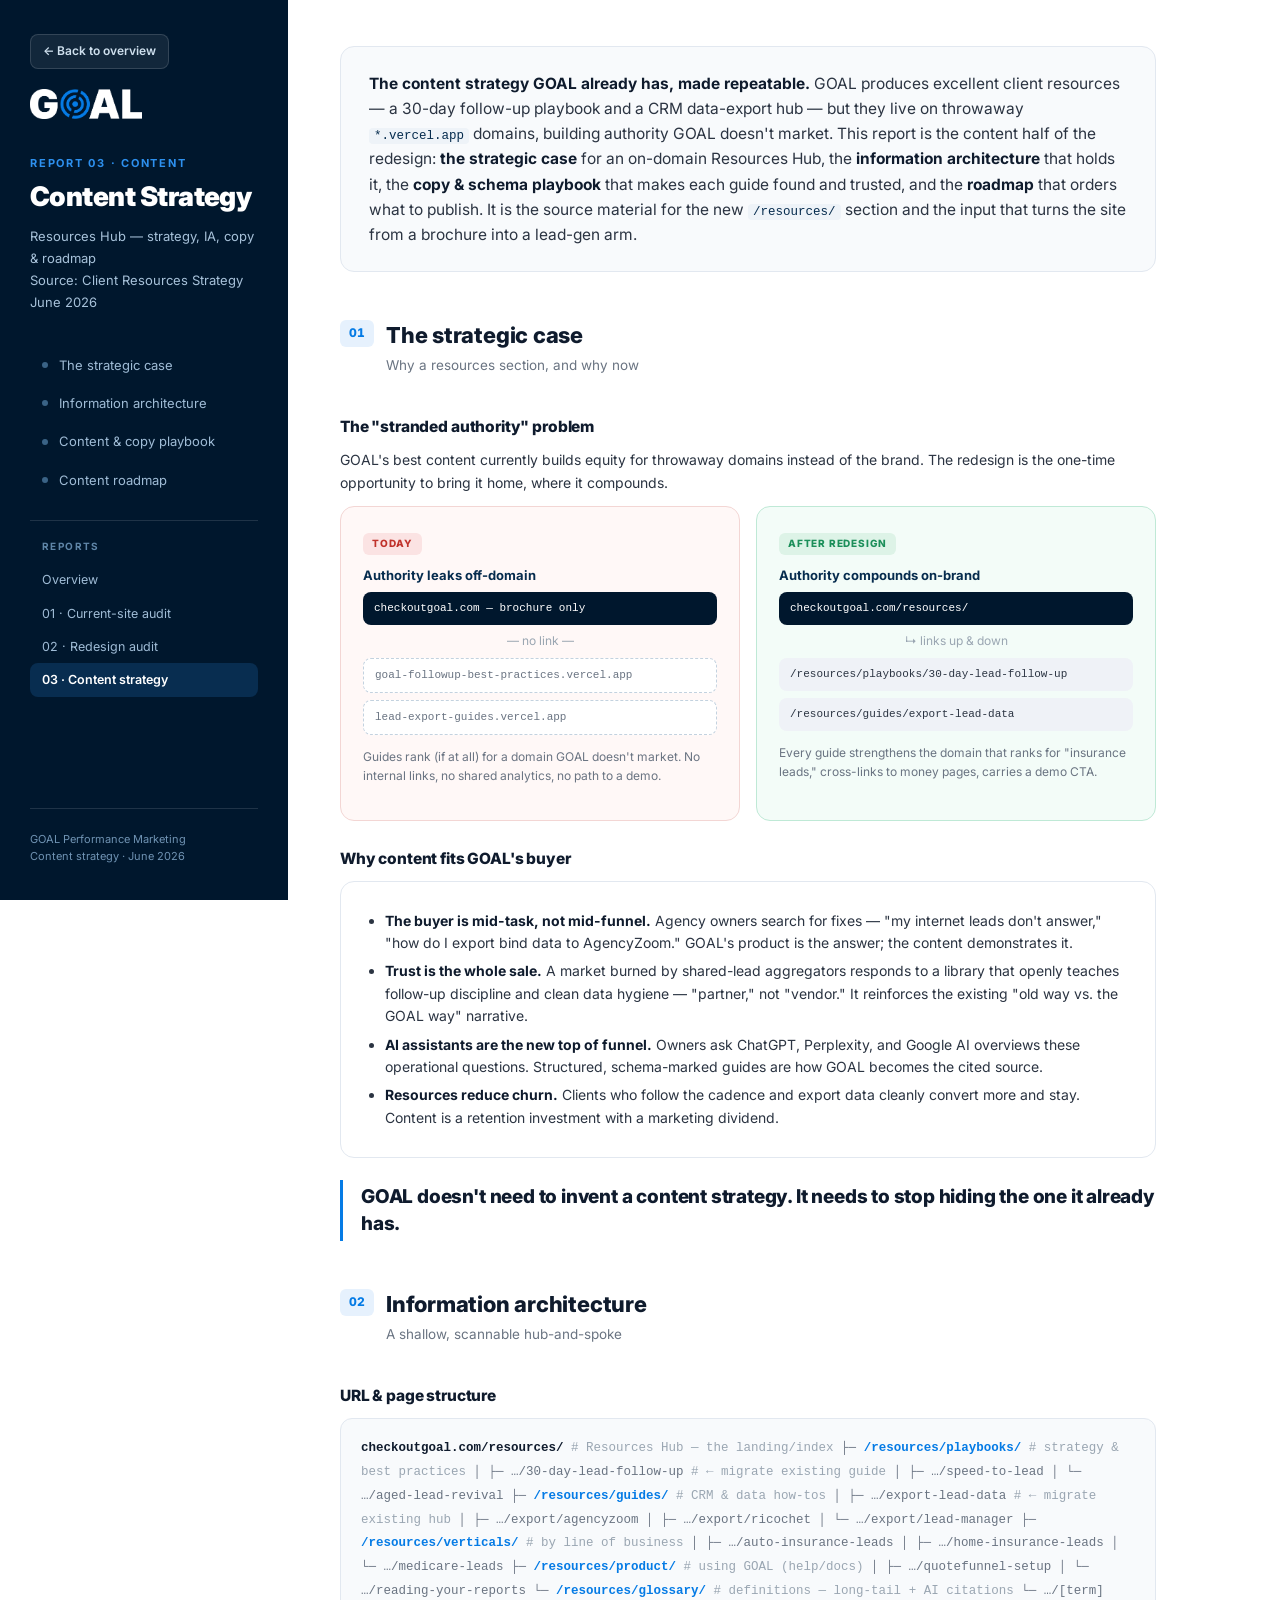
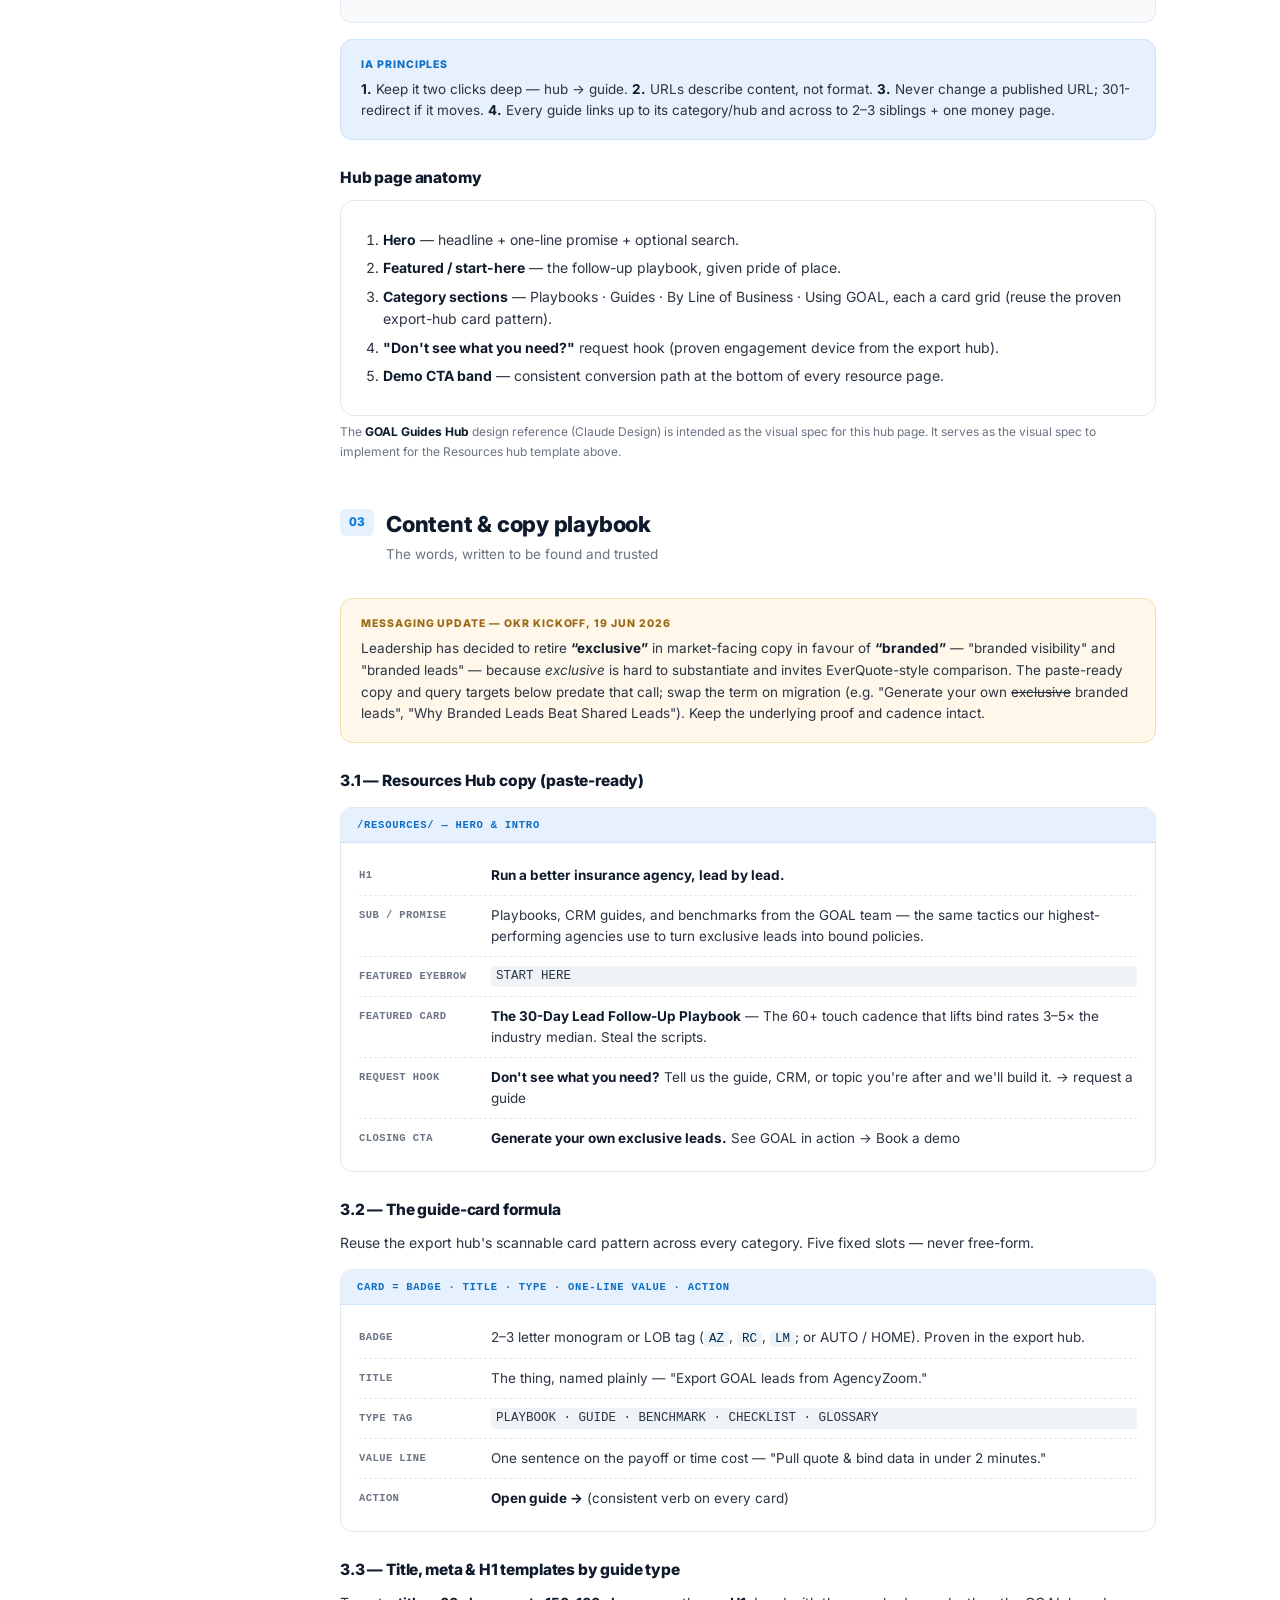
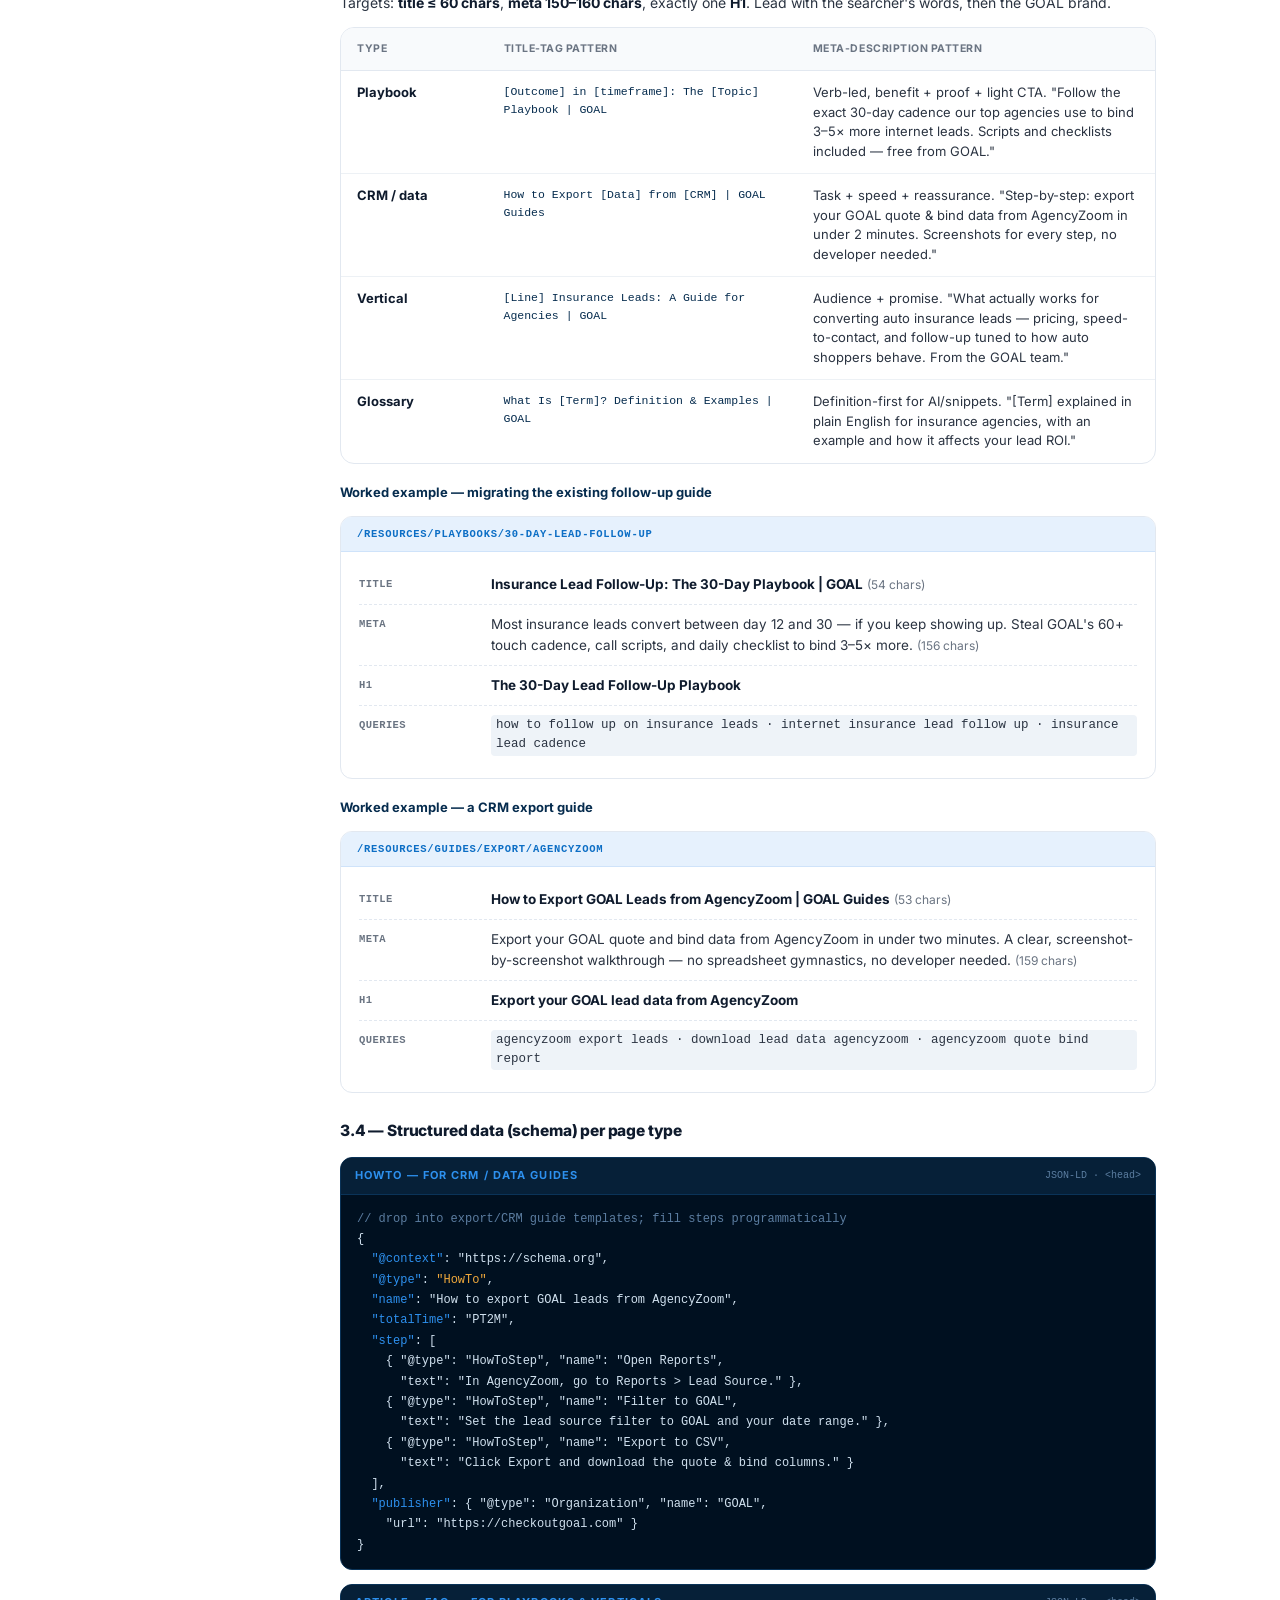
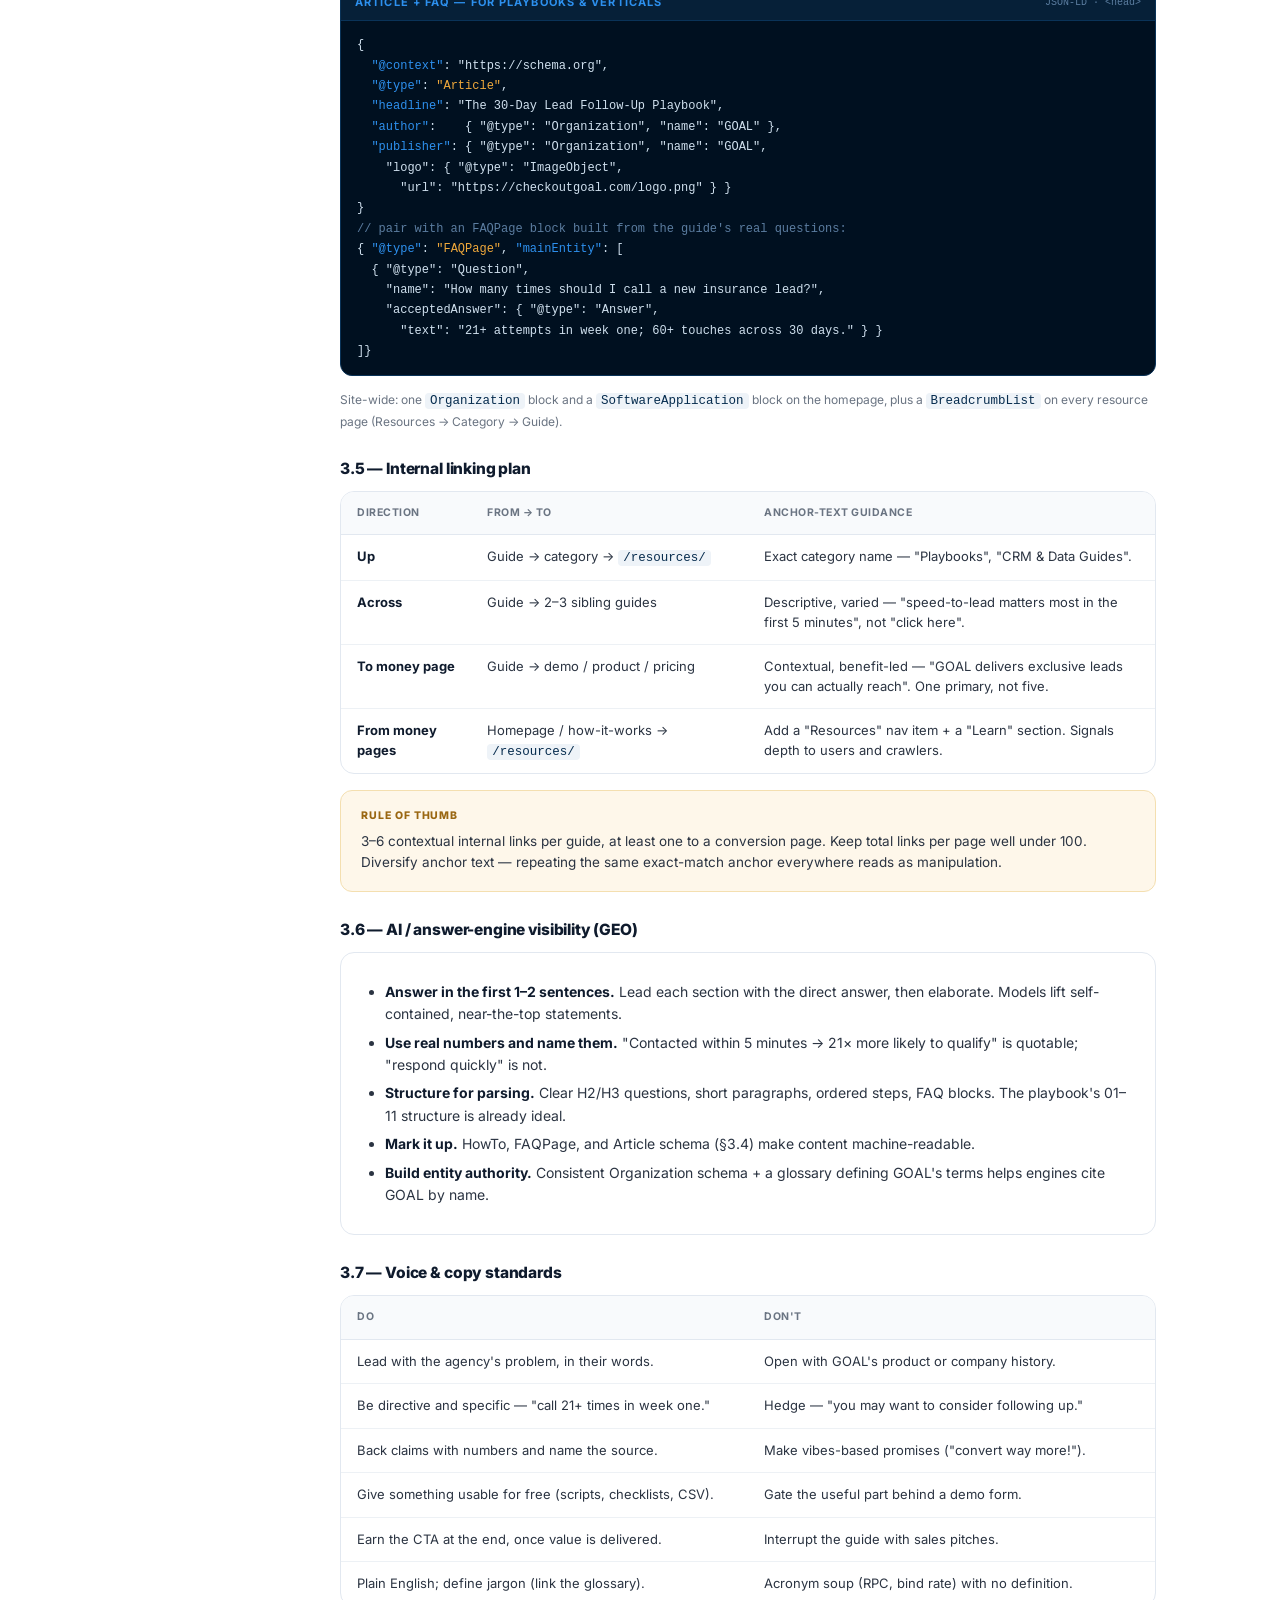
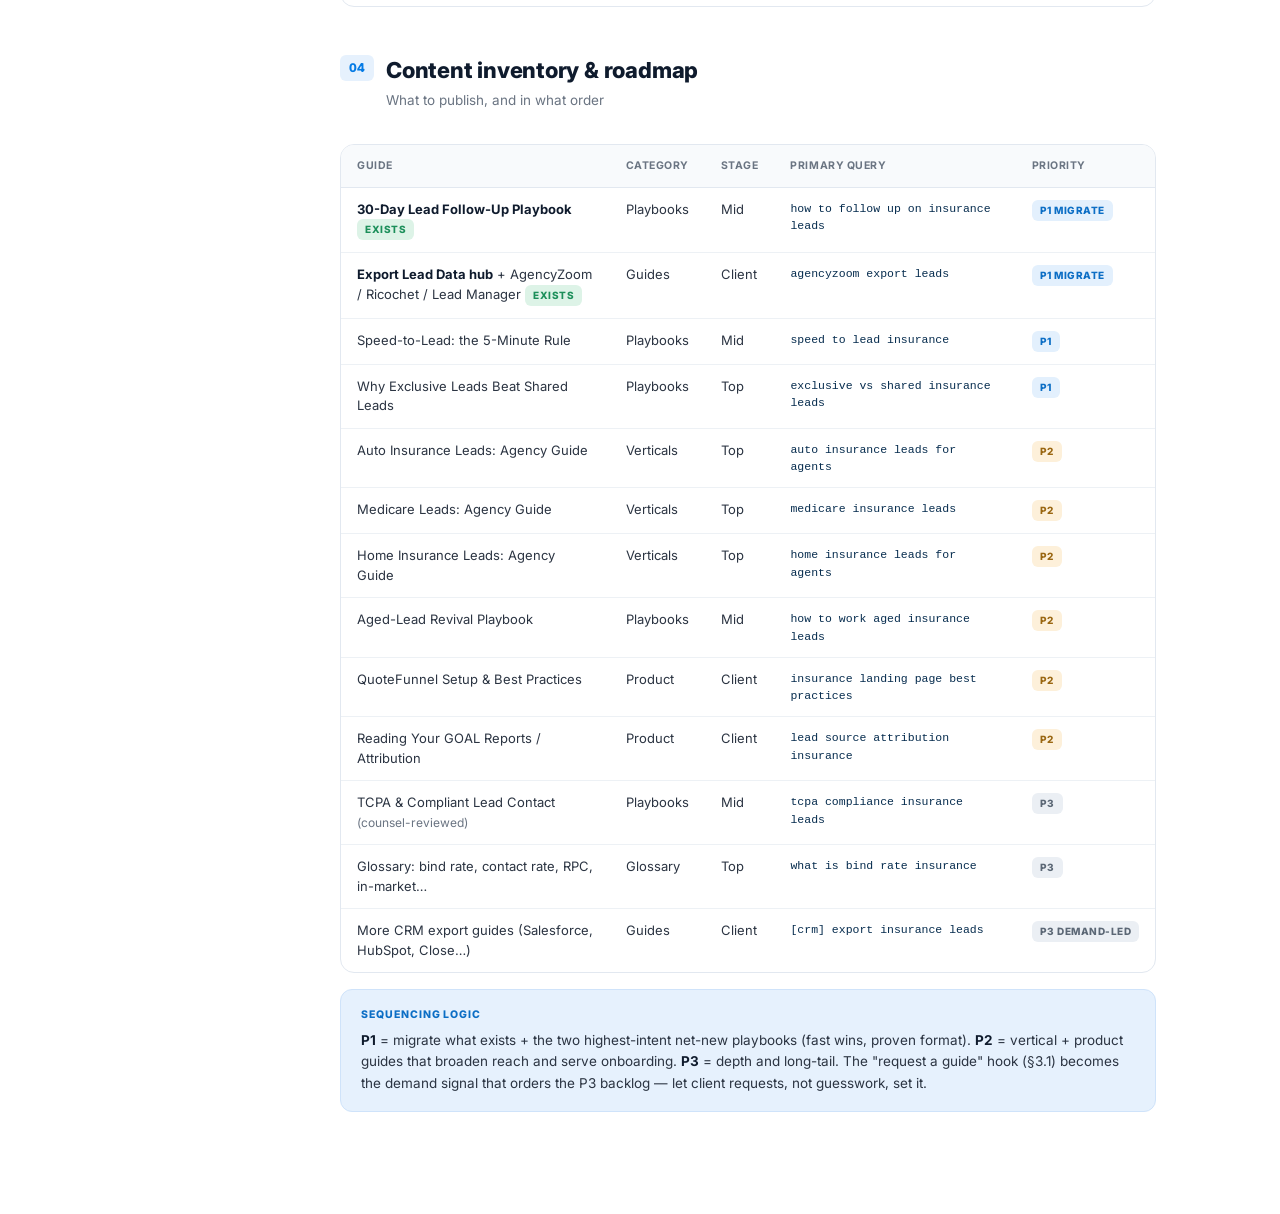
==== commit ea181c2d: "Simplify landing to three report cards; add back button to reports - index.html: replace the multi-s" ====
--- a/content-strategy.html
+++ b/content-strategy.html
@@ -13,6 +13,7 @@
 <body>
 <div class="shell">
   <aside class="side">
+    <a class="backbtn" href="index">← Back to overview</a>
     <img class="logo" src="assets/goal-logo.png" alt="GOAL">
     <div class="eb">Report 03 · Content</div>
     <h1>Content Strategy</h1>
--- a/assets/report.css
+++ b/assets/report.css
@@ -179,3 +179,32 @@
 .legend{display:flex;flex-wrap:wrap;gap:15px;margin:12px 0 2px;font-size:11.5px;color:var(--muted);}
 .legend span{display:inline-flex;align-items:center;gap:6px;}
 .legend i{width:9px;height:9px;border-radius:3px;display:inline-block;}
+
+/* ===== minimal landing page ===== */
+body.landing{background:var(--gray);}
+.lwrap{max-width:1000px;margin:0 auto;padding:60px 28px 72px;}
+.lhead{margin-bottom:34px;}
+.lhead .logo{height:30px;margin-bottom:22px;display:block;}
+.lhead h1{font-size:27px;font-weight:900;color:var(--ink);letter-spacing:-.02em;line-height:1.12;}
+.lhead p{font-size:15px;color:var(--muted);margin-top:11px;max-width:580px;line-height:1.55;}
+.cardgrid{display:grid;grid-template-columns:repeat(auto-fit,minmax(270px,1fr));gap:20px;}
+.card{position:relative;display:flex;flex-direction:column;background:var(--white);border:1px solid var(--line);border-radius:16px;padding:27px 26px 24px;text-decoration:none;overflow:hidden;transition:border-color .15s,box-shadow .15s,transform .15s;}
+.card:hover{border-color:#cdddf0;box-shadow:0 12px 30px rgba(15,27,45,.08);transform:translateY(-3px);text-decoration:none;}
+.card::before{content:"";position:absolute;top:0;left:0;right:0;height:4px;}
+.card.blue::before{background:var(--blue);} .card.sky::before{background:var(--sky);} .card.green::before{background:var(--success);}
+.card .badge{align-self:flex-start;display:inline-flex;align-items:center;justify-content:center;min-width:30px;height:26px;padding:0 9px;border-radius:7px;font-size:12px;font-weight:800;font-variant-numeric:tabular-nums;margin-bottom:16px;}
+.card.blue .badge,.card.sky .badge{background:#E6F1FD;color:var(--blue);}
+.card.green .badge{background:#DDF3E7;color:#1c8f5a;}
+.card .eb{font-size:11px;font-weight:700;letter-spacing:.1em;text-transform:uppercase;color:var(--muted);}
+.card h2{font-size:19.5px;font-weight:800;color:var(--ink);letter-spacing:-.01em;margin:7px 0 10px;}
+.card p{font-size:13.5px;line-height:1.6;color:var(--muted);margin:0 0 18px;}
+.card .pills{display:flex;flex-wrap:wrap;gap:8px;margin-bottom:20px;}
+.card .pill{font-size:11px;font-weight:600;color:#5b6775;background:var(--gray);border-radius:8px;padding:5px 11px;white-space:nowrap;}
+.card .open{margin-top:auto;font-size:13px;font-weight:700;}
+.card.blue .open,.card.sky .open{color:var(--blue-hover);} .card.green .open{color:#1c8f5a;}
+.lfoot{margin-top:40px;font-size:12px;color:var(--muted);border-top:1px solid var(--line);padding-top:20px;}
+@media(max-width:560px){ .lwrap{padding:40px 18px 56px;} }
+
+/* back button on report pages (navy sidebar) */
+.backbtn{align-self:flex-start;display:inline-flex;align-items:center;gap:7px;font-size:12px;font-weight:600;color:#cfe0ee;background:rgba(255,255,255,.07);border:1px solid rgba(255,255,255,.14);border-radius:8px;padding:7px 12px;text-decoration:none;margin-bottom:20px;transition:background .15s,color .15s;}
+.backbtn:hover{background:rgba(255,255,255,.14);color:#fff;text-decoration:none;}
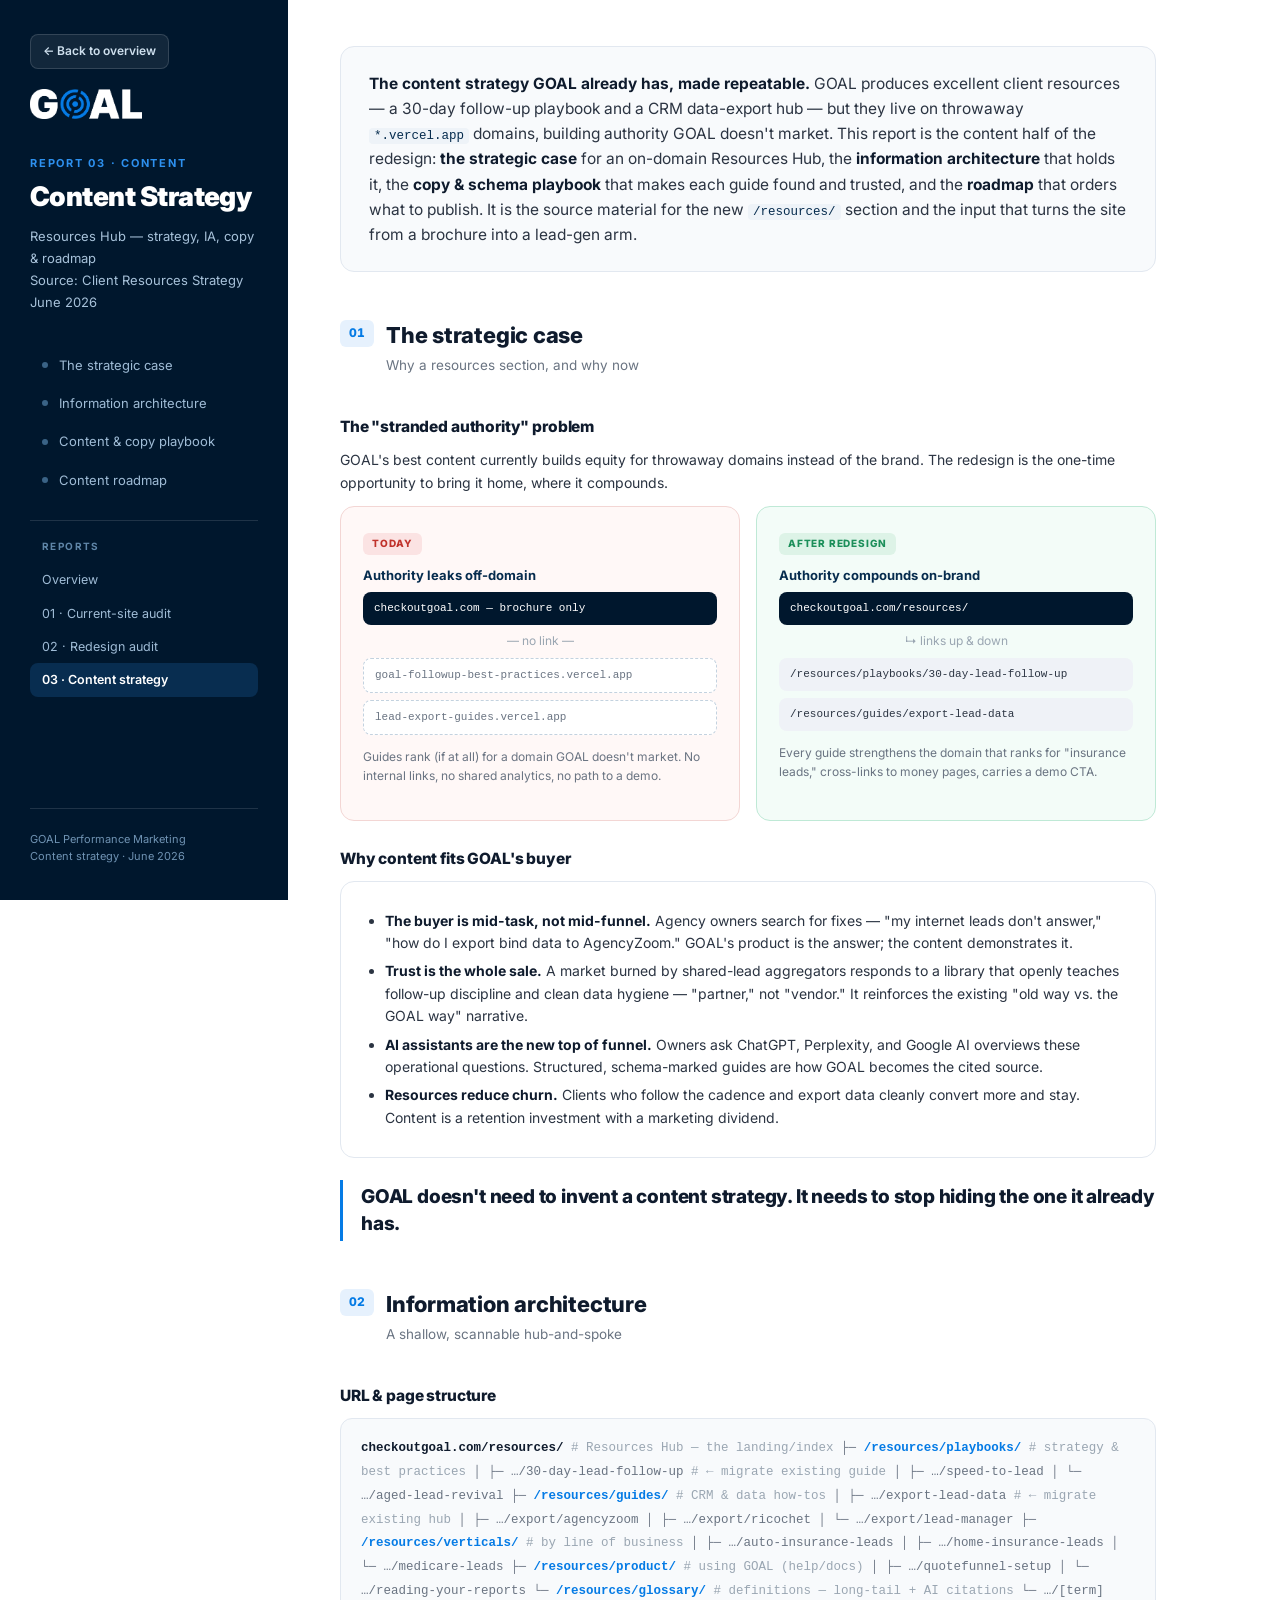
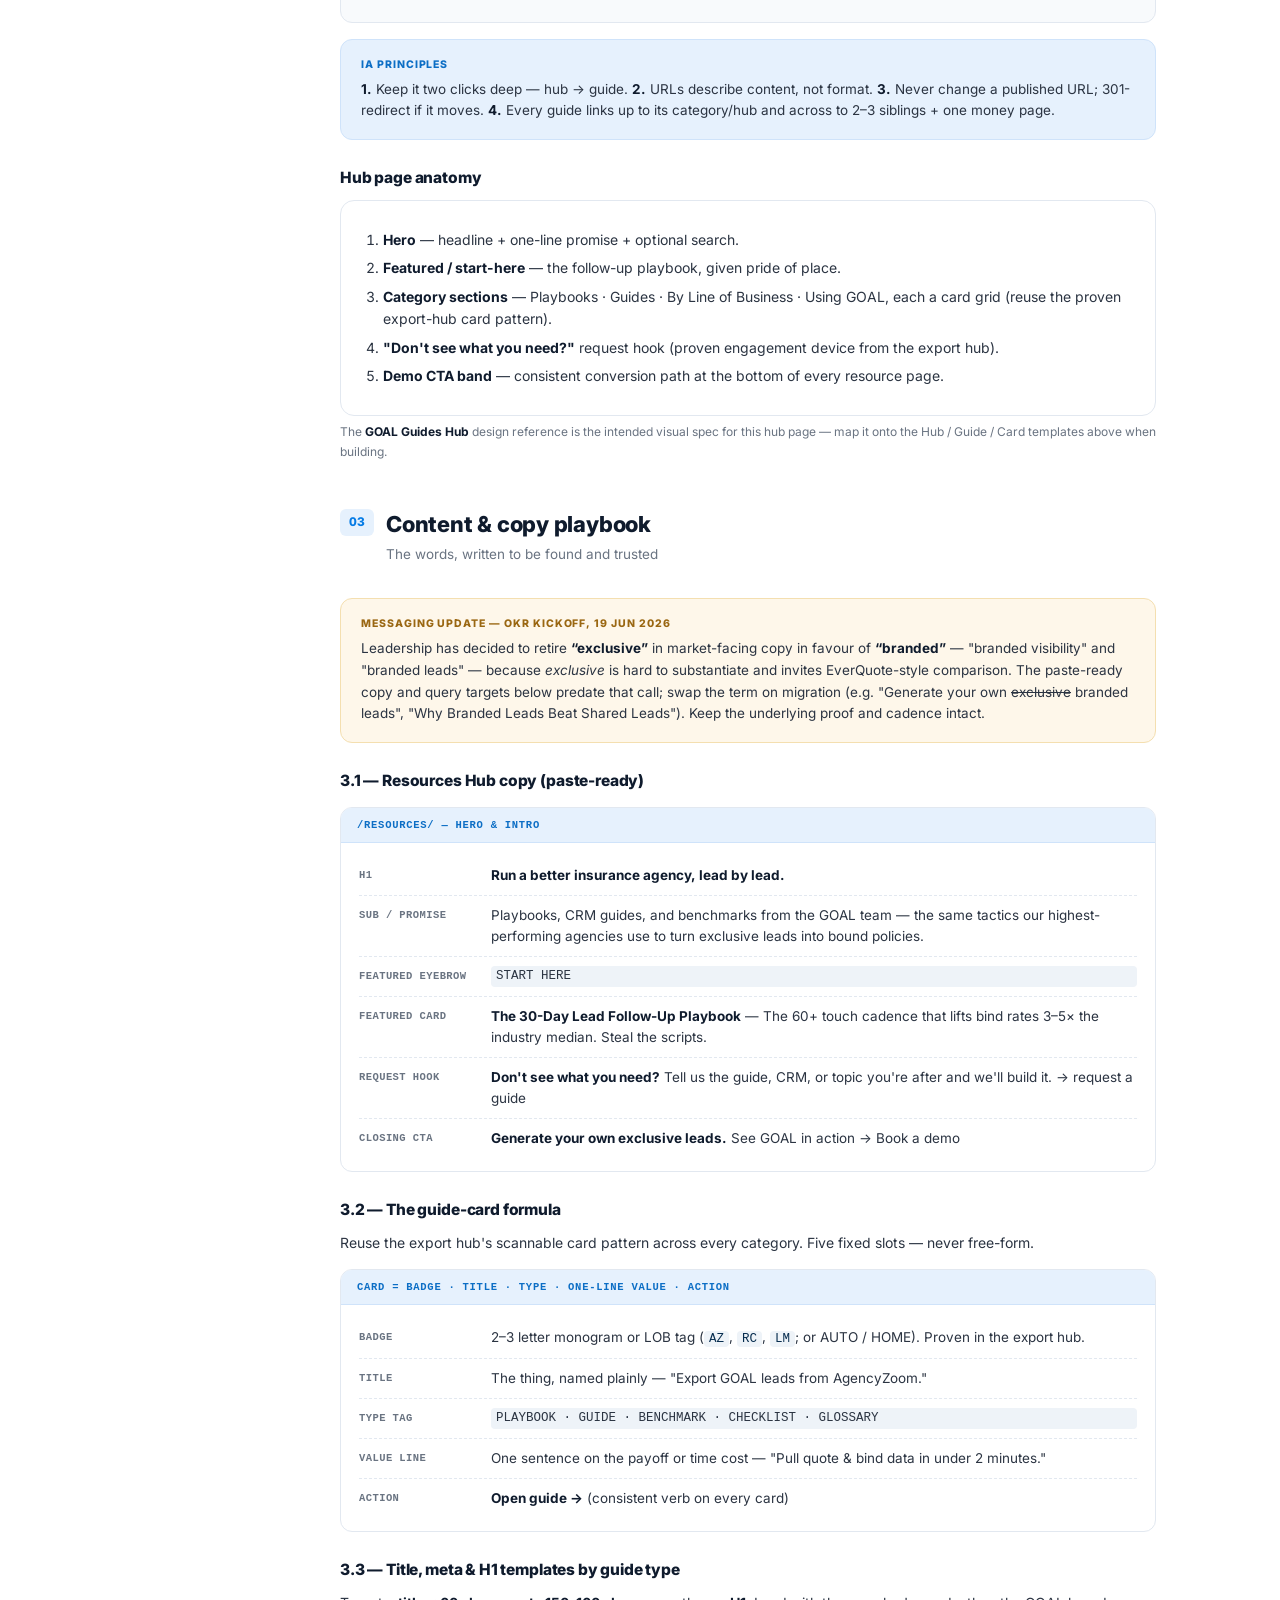
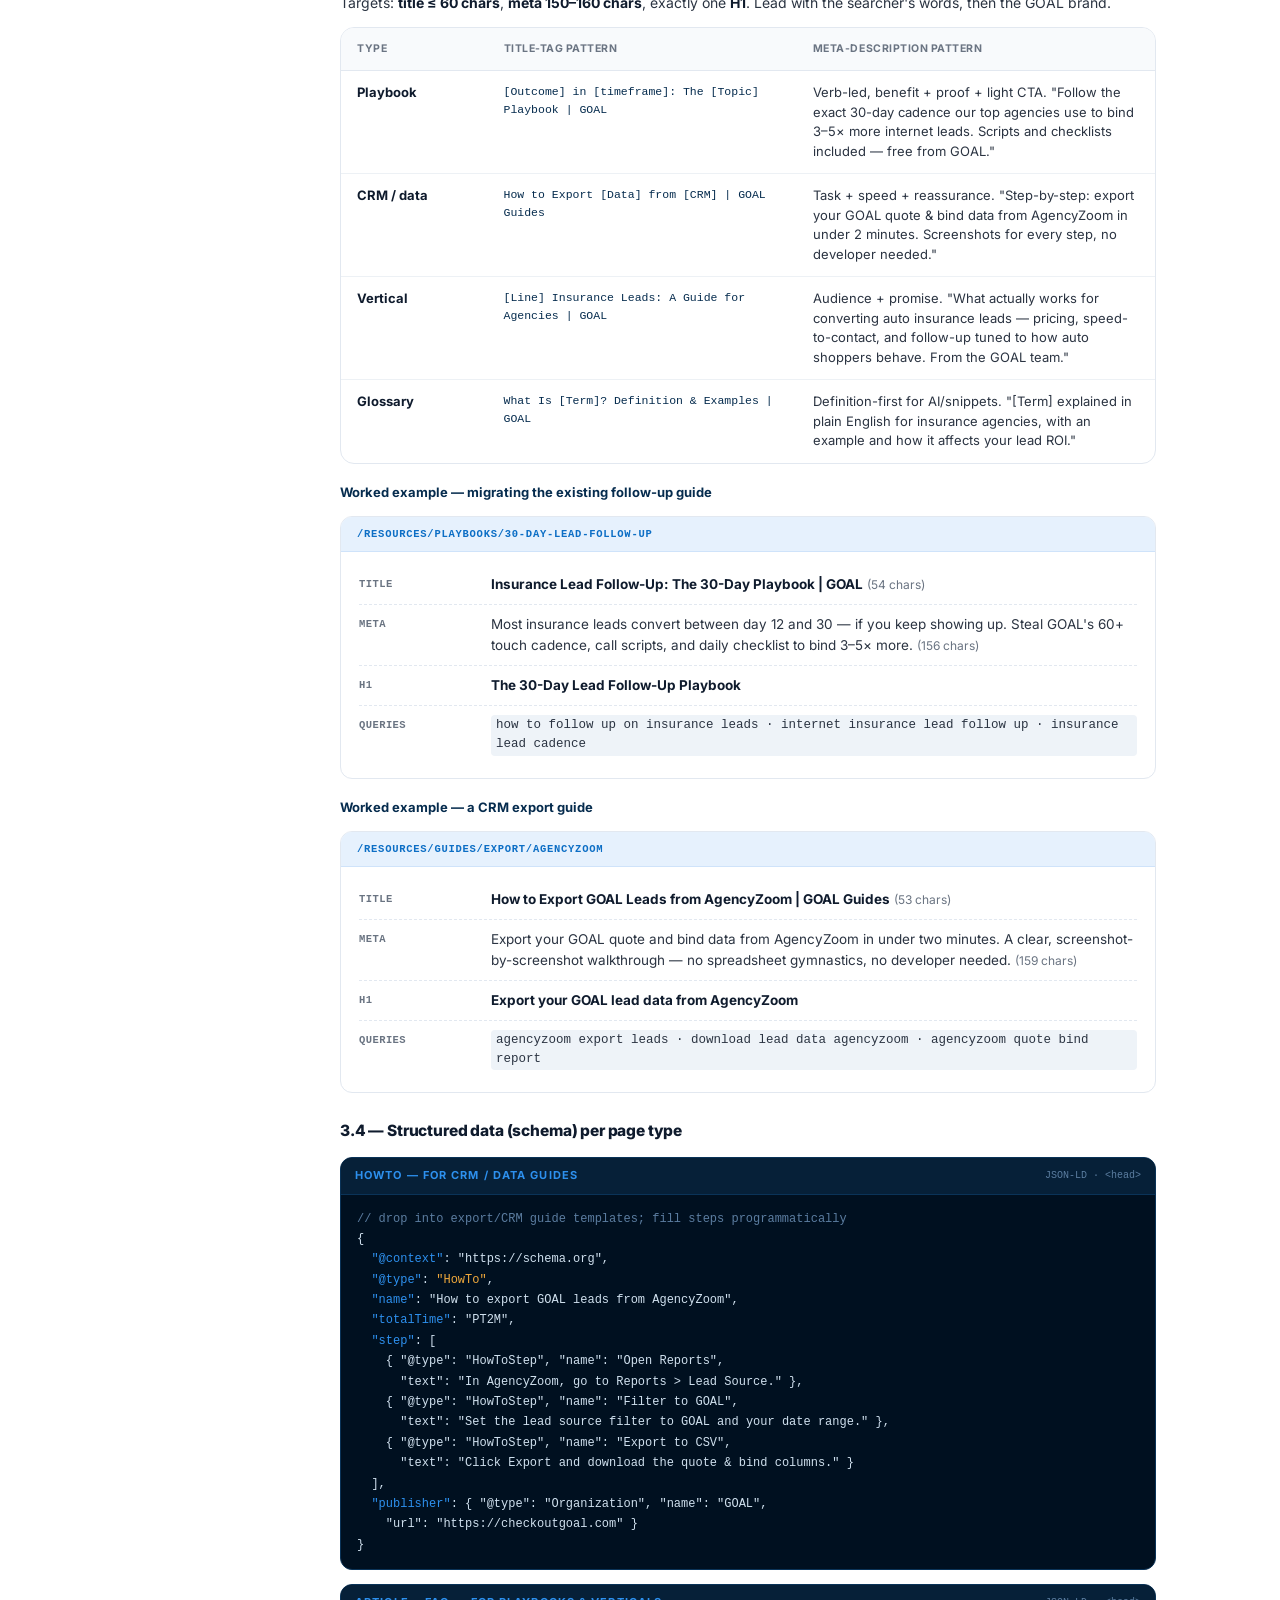
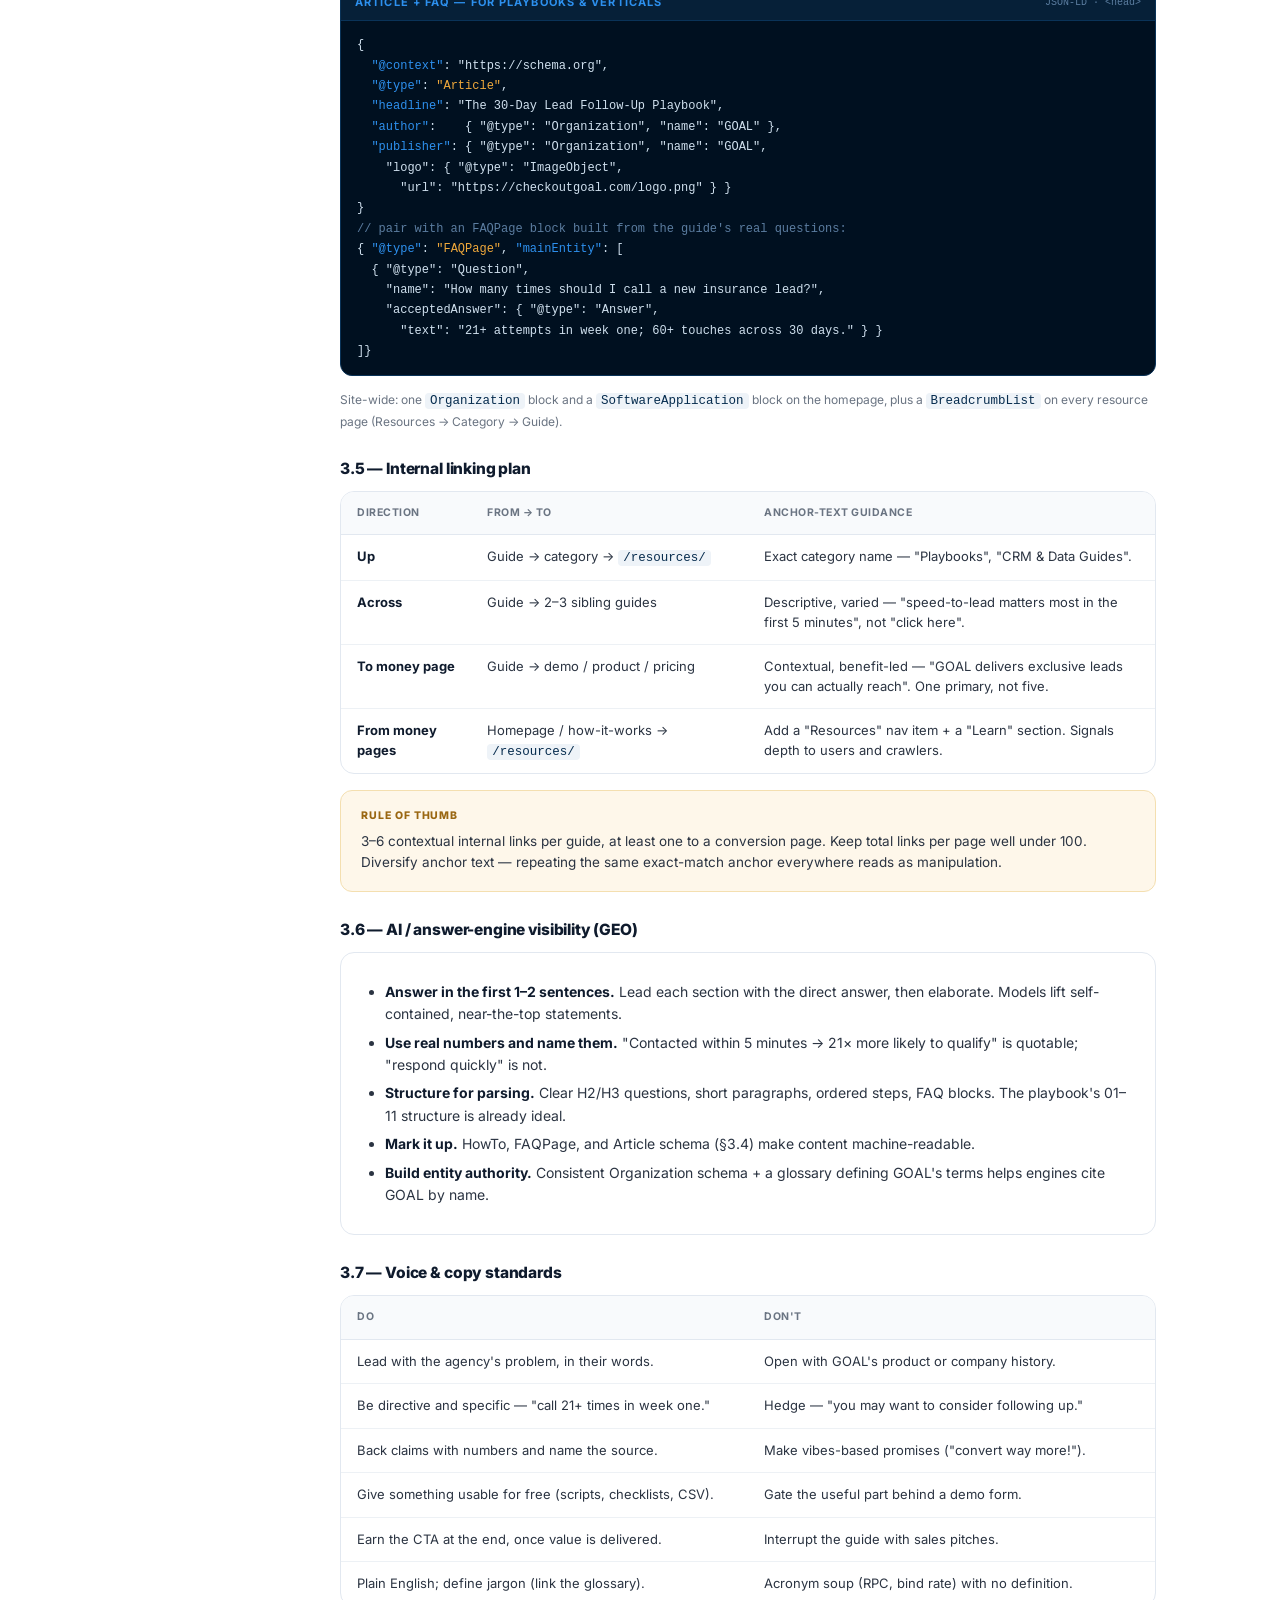
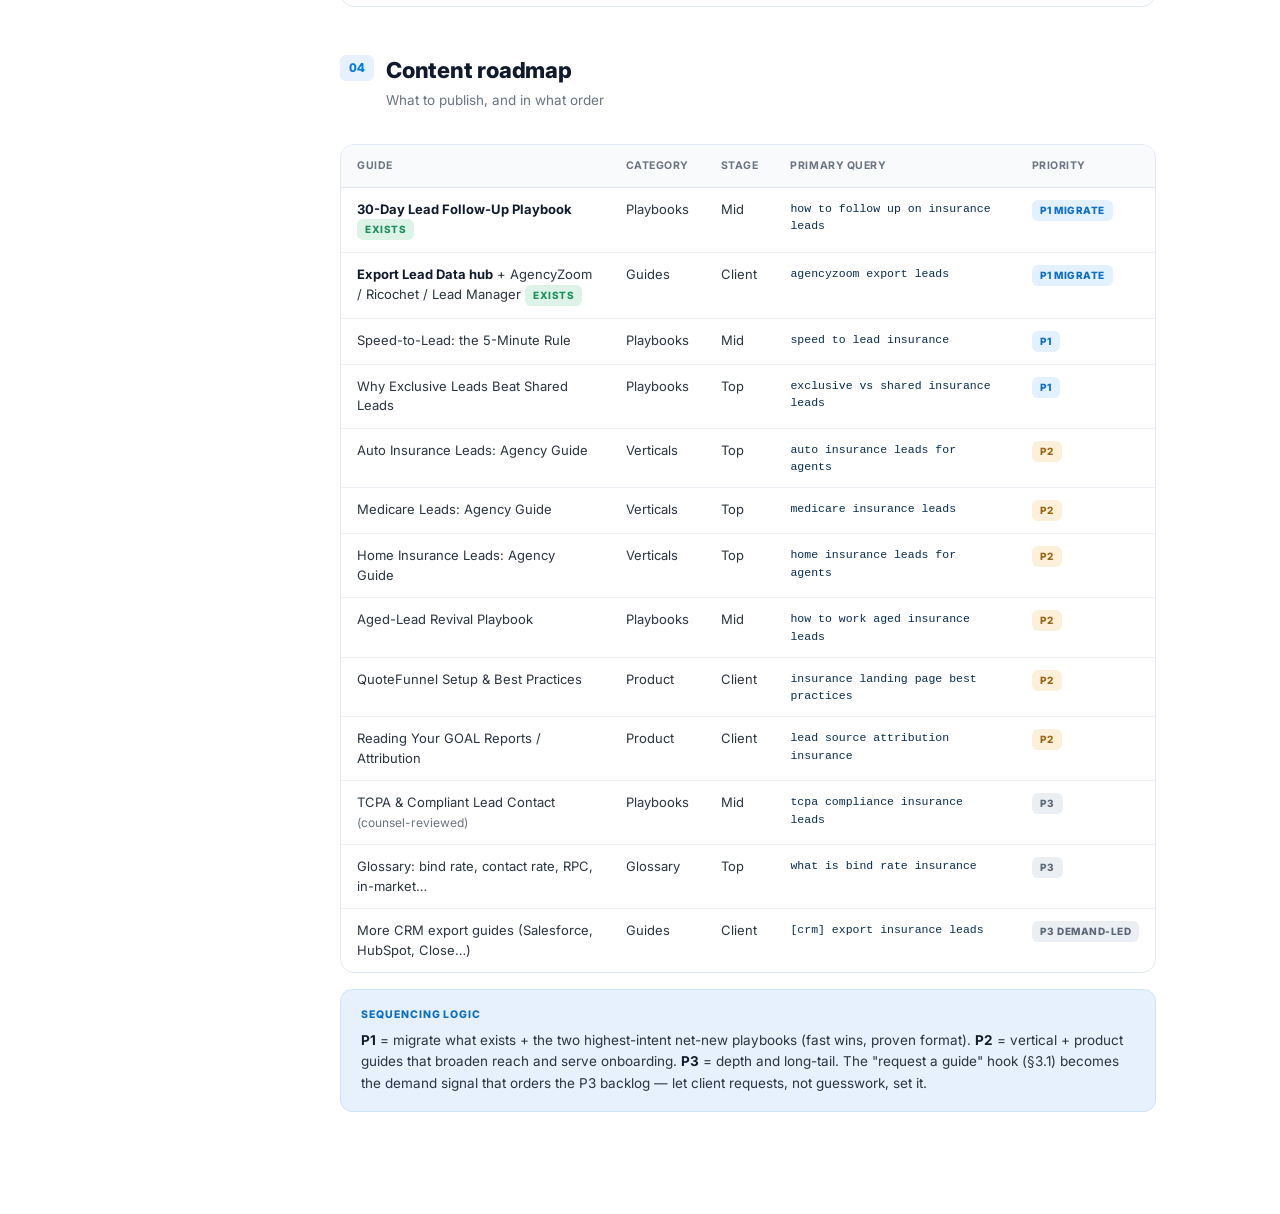
==== commit 52548930: "Content strategy: fix doubled sentence and align roadmap heading Adversarial review found two pre-ex" ====
--- a/content-strategy.html
+++ b/content-strategy.html
@@ -120,7 +120,7 @@
           <li><b>Demo CTA band</b> — consistent conversion path at the bottom of every resource page.</li>
         </ol>
       </div>
-      <p class="small">The <b>GOAL Guides Hub</b> design reference (Claude Design) is intended as the visual spec for this hub page. It serves as the visual spec to implement for the Resources hub template above.</p>
+      <p class="small">The <b>GOAL Guides Hub</b> design reference is the intended visual spec for this hub page — map it onto the Hub / Guide / Card templates above when building.</p>
     </section>
 
 <section class="block" id="s3">
@@ -274,7 +274,7 @@
     </section>
 
 <section class="block" id="s4">
-      <div class="bhead"><span class="ix">04</span><div><h2>Content inventory &amp; roadmap</h2><p>What to publish, and in what order</p></div></div>
+      <div class="bhead"><span class="ix">04</span><div><h2>Content roadmap</h2><p>What to publish, and in what order</p></div></div>
       <div class="tablecard">
         <table class="gt">
           <thead><tr><th style="width:33%">Guide</th><th>Category</th><th>Stage</th><th>Primary query</th><th>Priority</th></tr></thead>
